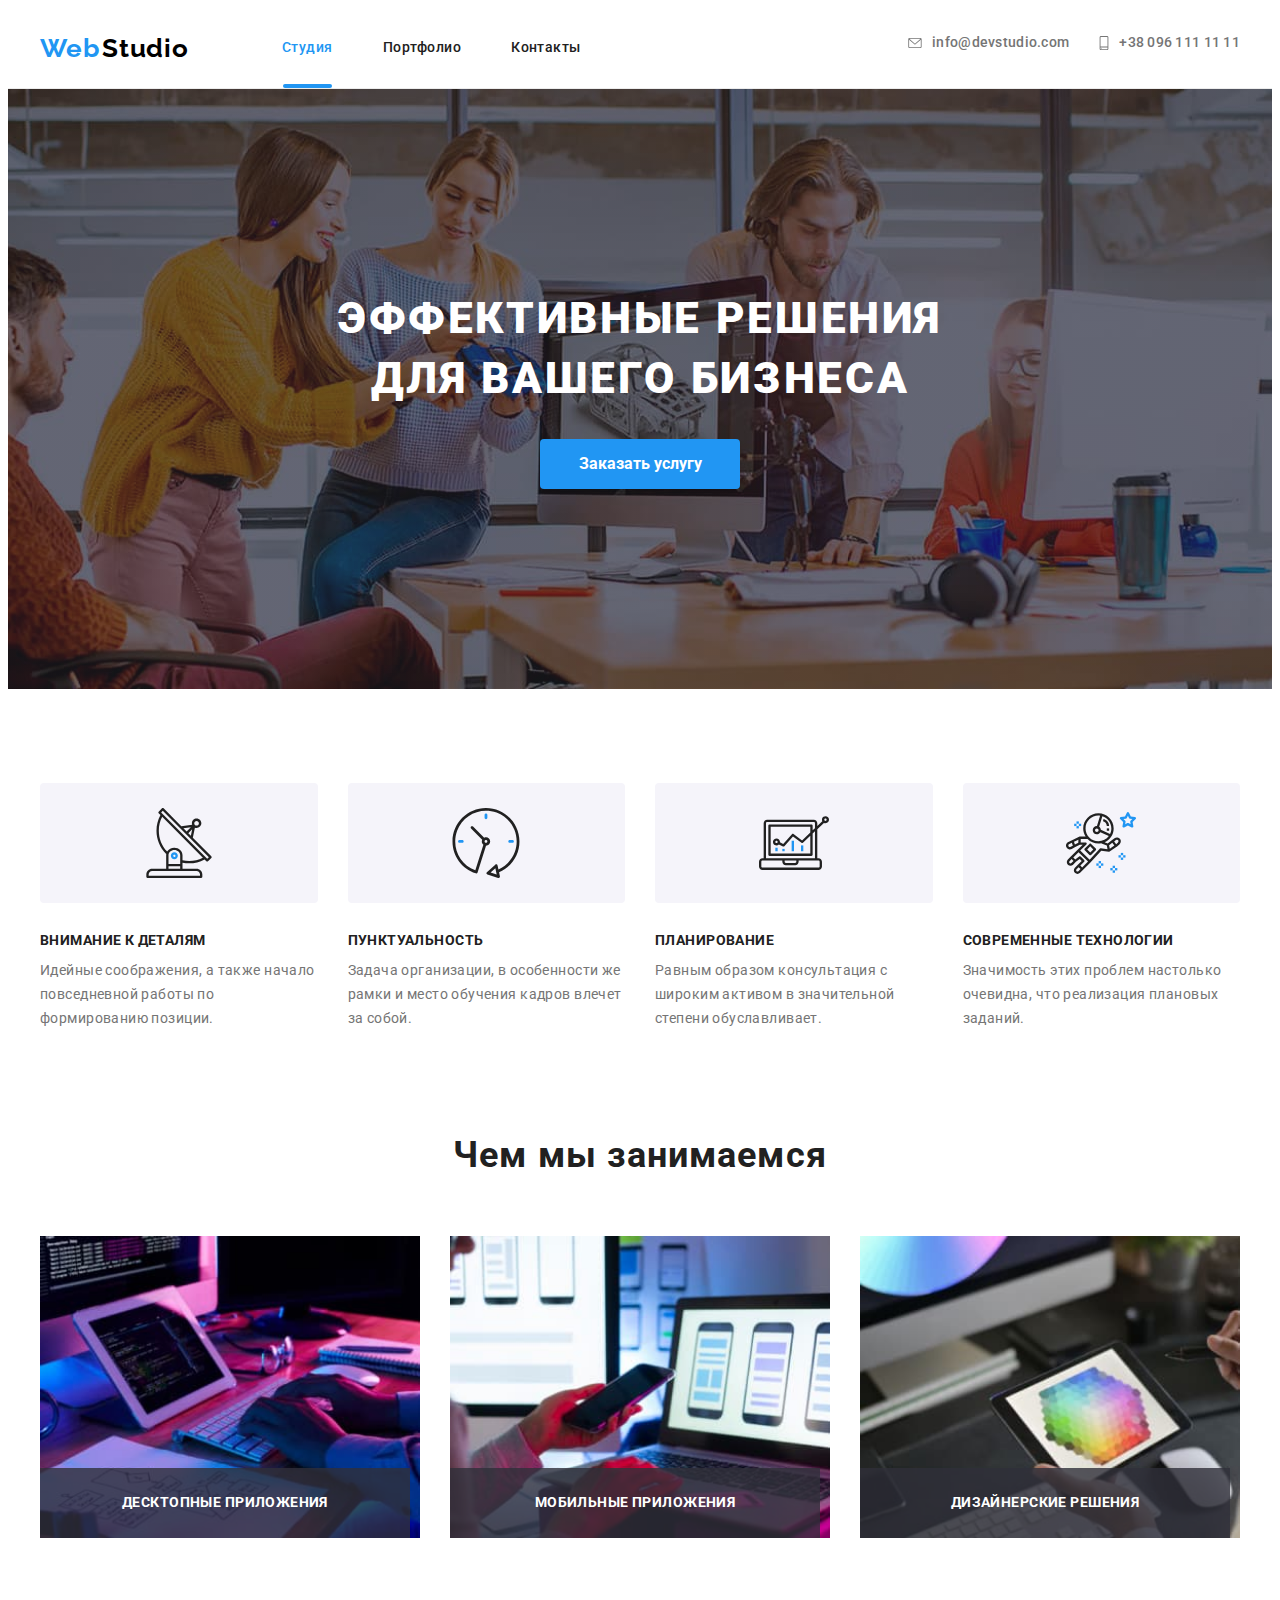
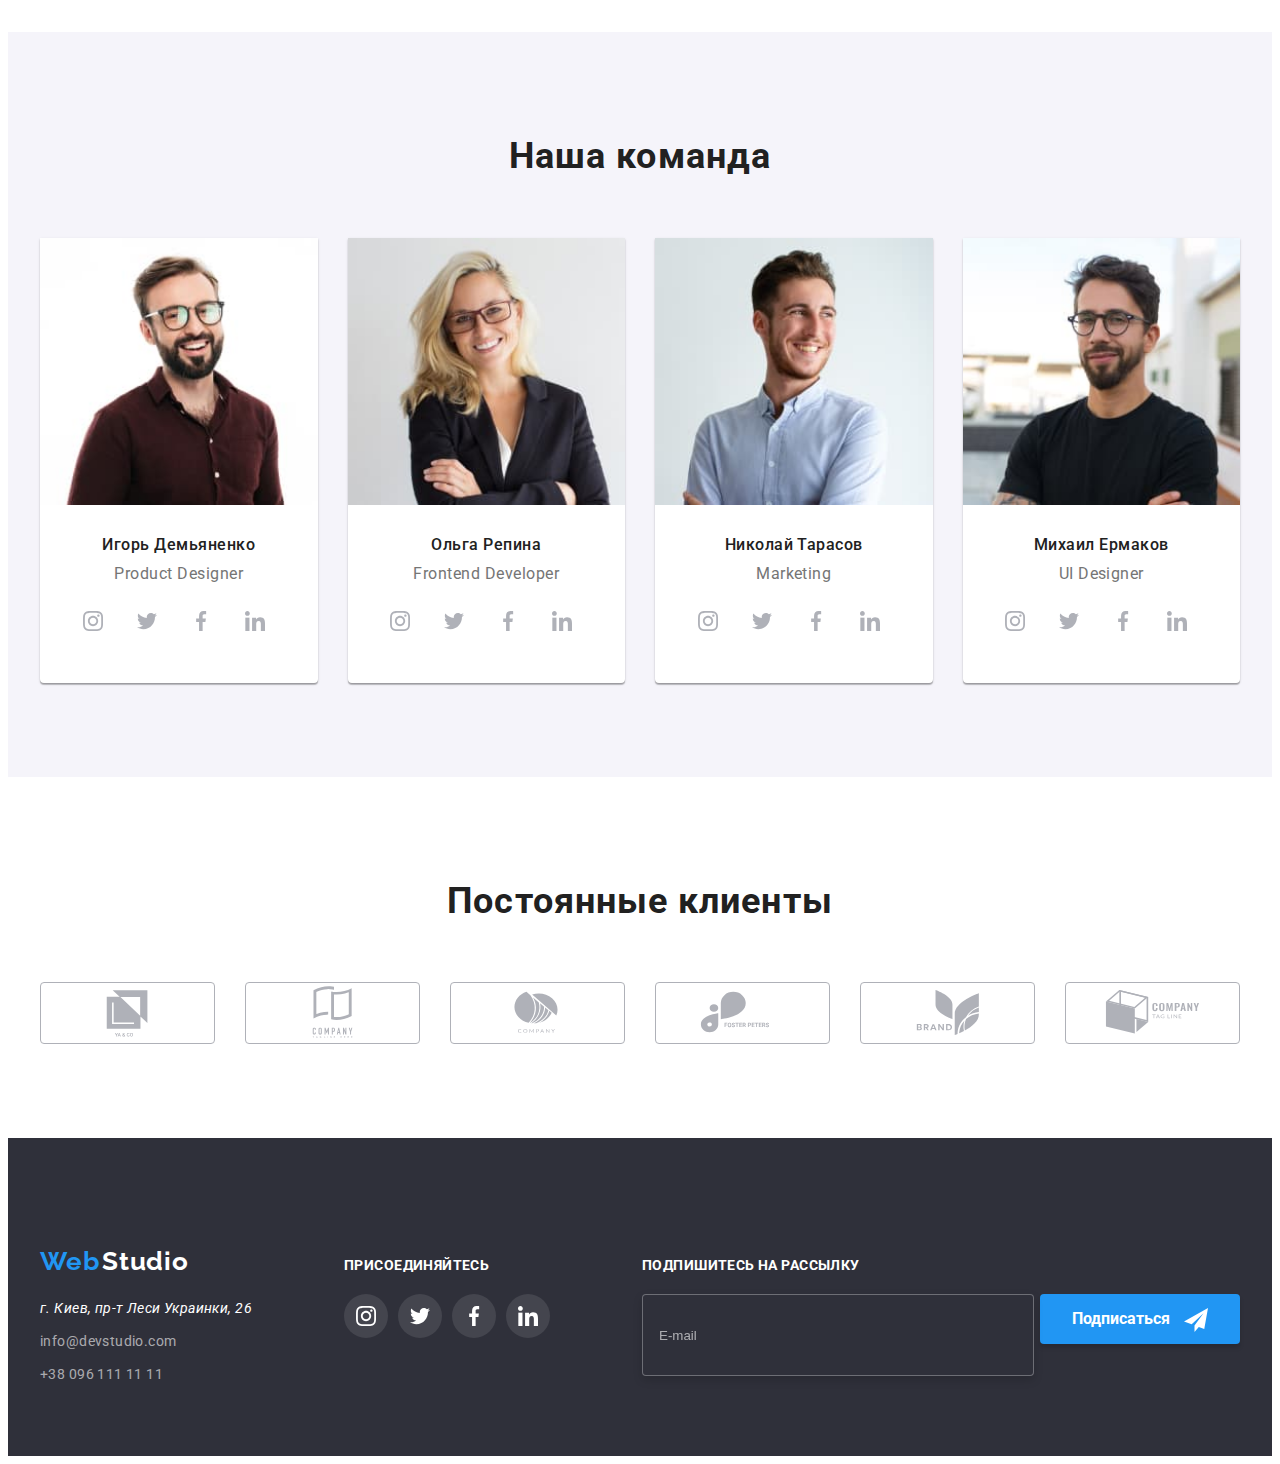
==== index.html @ 5659cb5a "создает адаптивную вёрстку Mobile First" ====
<!DOCTYPE html>
<html lang="ru">
  <head>
    <meta charset="UTF-8" />
    <meta http-equiv="X-UA-Compatible" content="IE=edge" />
    <meta name="viewport" content="width=device-width, initial-scale=1.0" />
    <title>Студия</title>
    <link
      rel="stylesheet"
      href="https://cdnjs.cloudflare.com/ajax/libs/modern-normalize/1.0.0/modern-normalize.min.css"
      integrity="sha512-ISS7cAi1PEhQ8jnbJpJZMd29NlhNj4AWYyLOSp2CE/CsHxTCu+r+t0D2yoJudVrd0/8fTVPUVDzY5Tvli75u/g=="
      crossorigin="anonymous"
    />
    <link rel="preconnect" href="https://fonts.gstatic.com" />

    <link
      rel="stylesheet"
      href="https://fonts.googleapis.com/css2?family=Raleway:wght@700&family=Roboto:wght@400;500;700;900&display=swap"
    />
    <link rel="stylesheet" href="./sass/main.css" />
    <!-- <link rel="stylesheet" href="./css/main.min.css" /> -->
  </head>

  <body>
    <!--Шапка профиля-->
     <header class="header">
        <div class="container main-container">
            <nav class="header__nav flex">
                <a href="" class="logo" lang="en">Web
                    <span class="logo-secondpart-header">Studio</span>
                </a>
                <ul class="site-nav list">
                    <li class="site-nav__item item-studio">
                        <a href="./index.html" class="site-nav__link link current">Студия</a>
                    </li>
                    <li class="site-nav__item">
                        <a href="./portfolio.html" class="site-nav__link link">Портфолио</a>
                    </li>
                    <li class="site-nav__item">
                        <a href="" class="site-nav__link link">Контакты</a>
                    </li>
                </ul>
            </nav>
            
            <button type="button" class="header__mobile-menu-btn" data-menu-button >
              <svg class="header__mobile-menu-icon">
                <use href="./images/icons.svg#icon-menu-40px"></use>
              </svg>
            </button>


            <ul class="contacts-nav list">
                <li class="contacts-nav__item">
                   <a href="mailto:info@devstudio.com" class="contacts-nav__link link">
                        <svg  class="contacts-nav__icon icon-email" >
                          <use href="./images/icons.svg#icon-envelope">
                          </use> 
                       </svg>info@devstudio.com
                   </a>
                </li>
                <li class="contacts-nav__item">
                    <a href="tel:+380961111111" class="contacts-nav__link link">
                        <svg class="contacts-nav__icon icon-tel">
                            <use href="./images/icons.svg#icon-smartphone">
                            </use>
                        </svg>+38 096 111 11 11
                    </a>
                </li>
            </ul>
        </div>

        <div class="mobile-menu" data-menu>
          <div class="container mobile-menu__container">

            <button type="button" class="mobile-menu__close-btn" data-menu-close>
              <svg class="mobile-menu__close-icon">
                <use href="./images/icons.svg#icon-close-40px"></use>
              </svg>
            </button>

            <ul class="mobile-menu__nav  list">
              <li class="mobile-menu__item">
                  <a href="" class="mobile-menu__link link current" >Студия</a>
              </li>
              <li class="mobile-menu__item">
                <a href="./portfolio.html" class="mobile-menu__link link">Портфолио</a>
              </li>
              <li class="mobile-menu__item">
                <a href="" class="mobile-menu__link link">Контакты</a>
              </li>
            </ul>

            <ul class="mobile-menu__contacts-list list">
              <li class="mmcontacts-list__item">
                <a href="tel:+380961111111" class="mmcontacts-list__link link">
                  +38 096 111 11 11
                </a>
              </li>
              <li class="mmcontacts-list__item">
                <a href="mailto:info@devstudio.com" class="mmcontacts-list__link link">
                info@devstudio.com
                </a>
              </li>
            </ul>

              <ul class="mobile-menu__social-list list">
                <li class="mmsocial-list__item">
                  <a href=" " class="mmsocial-list__link link">
                    Instagram
                  </a>
                </li>
                <li class="mmsocial-list__item">
                  <a href=" " class="mmsocial-list__link link">
                    Twitter
                  </a>
                </li>
                <li class="mmsocial-list__item">
                  <a href=" " class="mmsocial-list__link link">
                    Facebook
                  </a>
                </li>
                <li class="mmsocial-list__item">
                  <a href=" " class="mmsocial-list__link link">
                    LinkedIn
                  </a>
                </li>
                
              </ul>


          </div>
        </div>
    </header>

    <main> 

    <!--Секция Hero-->

    <section class="hero">
            
            <div class="container">
                <h1 class="hero__title">Эффективные решения </br>для вашего бизнеса</h1>
                <button type="button" class="modal-btn" data-modal-open>Заказать услугу</button>
            
            </div>
        </section>
       

    <!--Секция Features-->
    <section class="features">
      <div class="container">
        <h2 class="visually-hidden">Секция2</h2>
        <ul class="features__list list">
          <li class="features__item">
            <div class="features__bg">
              <svg class="features__icon" width="70" height="70">
                <use href="./images/icons.svg#icon-antenna"></use>
              </svg>
            </div>
            <h3 class="features__subtitle">Внимание к деталям</h3>
            <p class="features__text">
              Идейные соображения, а также начало повседневной работы по
              формированию позиции.
            </p>
          </li>
          <li class="features__item">
            <div class="features__bg">
              <svg class="features__icon" width="70" height="70">
                <use href="./images/icons.svg#icon-clock"></use>
              </svg>
            </div>
            <h3 class="features__subtitle">Пунктуальность</h3>
            <p class="features__text">
              Задача организации, в особенности же рамки и место обучения кадров
              влечет за собой.
            </p>
          </li>
          <li class="features__item">
            <div class="features__bg">
              <svg class="features__icon" width="70" height="70">
                <use href="./images/icons.svg#icon-diagram"></use>
              </svg>
            </div>
            <h3 class="features__subtitle">Планирование</h3>
            <p class="features__text">
              Равным образом консультация с широким активом в значительной
              степени обуславливает.
            </p>
          </li>
          <li class="features__item">
            <div class="features__bg">
              <svg class="features__icon" width="70" height="70">
                <use href="./images/icons.svg#icon-astronaut"></use>
              </svg>
            </div>
            <h3 class="features__subtitle">Современные технологии</h3>
            <p class="features__text">
              Значимость этих проблем настолько очевидна, что реализация
              плановых заданий.
            </p>
          </li>
        </ul>
      </div>
    </section>

    <!--Чем мы занимаемся WORK-->
    <section class="section work">
      <div class="container">
        <h2 class="section-title">Чем мы занимаемся</h2>
        <ul class="work__list list">
          <li class="work__item">
            <img
              src="./images/about/box1.jpg"
              alt="Пользователь пользуется компьютером"
              width="370"
            />
            <div class="work__img-subtitle">
              <p>Десктопные приложения</p>
            </div>
          </li>
          <li class="work__item">
            <img
              src="./images/about/box2.jpg"
              alt="Пользователь пользуется смартфоном"
              width="370"
            />
            <div class="work__img-subtitle">
              <p>Мобильные приложения</p>
            </div>
          </li>
          <li class="work__item">
            <img
              src="./images/about/box3.jpg"
              alt="Пользователь пользуется планшетом"
              width="370"
            />
            <div class="work__img-subtitle">
              <p>Дизайнерские решения</p>
            </div>
          </li>
        </ul>
      </div>
    </section>

    <!--Наша команда TEAM-->

    <section class="section team">
      <div class="container">
        <h2 class="section-title">Наша команда</h2>
        <ul class="team__list list">
          <li class="team__item">
            <!-- <img src="./images/team/img1.jpg" alt="Игорь Демьяненко" width="270" height="260"> -->
            <img
              srcset="
                ./images/team/pd-270.jpg 270w,
                ./images/team/pd-270.jpg 270w,
                ./images/team/pd-354.jpg 354w,
                ./images/team/pd-450.jpg 450w,
                ./images/team/pd-540.jpg 540w,
                ./images/team/pd-708.jpg 708w,
                ./images/team/pd-900.jpg 900w
              "
              sizes="(min-width: 1200px) 270px, (min-width: 768px) 354px, (min-width: 480px) 450px, 290px "
              src="./images/team/pd-270.jpg"
              alt="team-member"
            />

            <div class="team__sub-img">
              <h3 class="team__subtitle">Игорь Демьяненко</h3>
              <p class="team__text" lang="en">Product Designer</p>
              <ul class="social-list list">
                <li class="social-list__item">
                  <a href="" class="social-list__link link">
                    <svg class="social-list__icon">
                      <use href="./images/icons.svg#icon-instagram"></use>
                    </svg>
                  </a>
                </li>
                <li class="social-list__item">
                  <a href="" class="social-list__link link">
                    <svg class="social-list__icon">
                      <use href="./images/icons.svg#icon-twitter"></use>
                    </svg>
                  </a>
                </li>
                <li class="social-list__item">
                  <a href="" class="social-list__link link">
                    <svg class="social-list__icon">
                      <use href="./images/icons.svg#icon-facebook"></use>
                    </svg>
                  </a>
                </li>
                <li class="social-list__item">
                  <a href="" class="social-list__link link">
                    <svg class="social-list__icon">
                      <use href="./images/icons.svg#icon-linkedin"></use>
                    </svg>
                  </a>
                </li>
              </ul>
            </div>
          </li>
          <li class="team__item">
            <!-- <img src="./images/team/img2.jpg" alt="Ольга Репина" width="270" height="260"> -->
            <img
              srcset="
                ./images/team/fd-270.jpg 270w,
                ./images/team/fd-270.jpg 270w,
                ./images/team/fd-354.jpg 354w,
                ./images/team/fd-450.jpg 450w,
                ./images/team/fd-540.jpg 540w,
                ./images/team/fd-708.jpg 708w,
                ./images/team/fd-900.jpg 900w
              "
              sizes="(min-width: 1200px) 270px, (min-width: 768px) 354px, (min-width: 480px) 450px, 290px "
              src="./images/team/fd-270.jpg"
              alt="team-member"
            />

            <div class="team__sub-img">
              <h3 class="team__subtitle">Ольга Репина</h3>
              <p class="team__text" lang="en">Frontend Developer</p>
              <ul class="social-list list">
                <li class="social-list__item">
                  <a href="" class="social-list__link link">
                    <svg class="social-list__icon">
                      <use href="./images/icons.svg#icon-instagram"></use>
                    </svg>
                  </a>
                </li>
                <li class="social-list__item">
                  <a href="" class="social-list__link link">
                    <svg class="social-list__icon">
                      <use href="./images/icons.svg#icon-twitter"></use>
                    </svg>
                  </a>
                </li>
                <li class="social-list__item">
                  <a href="" class="social-list__link link">
                    <svg class="social-list__icon">
                      <use href="./images/icons.svg#icon-facebook"></use>
                    </svg>
                  </a>
                </li>
                <li class="social-list__item">
                  <a href="" class="social-list__link link">
                    <svg class="social-list__icon">
                      <use href="./images/icons.svg#icon-linkedin"></use>
                    </svg>
                  </a>
                </li>
              </ul>
            </div>
          </li>
          <li class="team__item">
            <!-- <img src="./images/team/img3.jpg" alt="Николай Тарасов" width="270" height="260"> -->
            <img
              srcset="
                ./images/team/m-270.jpg 270w,
                ./images/team/m-270.jpg  270w,
                ./images/team/m-354.jpg  354w,
                ./images/team/m-450.jpg  450w,
                ./images/team/m-540.jpg  540w,
                ./images/team/m-708.jpg  708w,
                ./images/team/m-900.jpg  900w
              "
              sizes="(min-width: 1200px) 270px, (min-width: 768px) 354px, (min-width: 480px) 450px, 290px "
              src="./images/team/m-270.jpg"
              alt="team-member"
            />
            <div class="team__sub-img">
              <h3 class="team__subtitle">Николай Тарасов</h3>
              <p class="team__text" lang="en">Marketing</p>
              <ul class="social-list list">
                <li class="social-list__item">
                  <a href="" class="social-list__link link">
                    <svg class="social-list__icon">
                      <use href="./images/icons.svg#icon-instagram"></use>
                    </svg>
                  </a>
                </li>
                <li class="social-list__item">
                  <a href="" class="social-list__link link">
                    <svg class="social-list__icon">
                      <use href="./images/icons.svg#icon-twitter"></use>
                    </svg>
                  </a>
                </li>
                <li class="social-list__item">
                  <a href="" class="social-list__link link">
                    <svg class="social-list__icon">
                      <use href="./images/icons.svg#icon-facebook"></use>
                    </svg>
                  </a>
                </li>
                <li class="social-list__item">
                  <a href="" class="social-list__link link">
                    <svg class="social-list__icon">
                      <use href="./images/icons.svg#icon-linkedin"></use>
                    </svg>
                  </a>
                </li>
              </ul>
            </div>
          </li>
          <li class="team__item">
            <!-- <img src="./images/team/img4.jpg" alt="Михаил Ермаков" width="270" height="260"> -->
            <img
              srcset="
                ./images/team/ud-270.jpg 270w,
                ./images/team/ud-270.jpg 270w,
                ./images/team/ud-354.jpg 354w,
                ./images/team/ud-450.jpg 450w,
                ./images/team/ud-540.jpg 540w,
                ./images/team/ud-708.jpg 708w,
                ./images/team/ud-900.jpg 900w
              "
              sizes="(min-width: 1200px) 270px, (min-width: 768px) 354px, (min-width: 480px) 450px, 290px "
              src="./images/team/ud-270.jpg"
              alt="team-member"
            />
            <div class="team__sub-img">
              <h3 class="team__subtitle">Михаил Ермаков</h3>
              <p class="team__text" lang="en">UI Designer</p>
              <ul class="social-list list">
                <li class="social-list__item">
                  <a href="" class="social-list__link link">
                    <svg class="social-list__icon">
                      <use href="./images/icons.svg#icon-instagram"></use>
                    </svg>
                  </a>
                </li>
                <li class="social-list__item">
                  <a href="" class="social-list__link link">
                    <svg class="social-list__icon">
                      <use href="./images/icons.svg#icon-twitter"></use>
                    </svg>
                  </a>
                </li>
                <li class="social-list__item">
                  <a href="" class="social-list__link link">
                    <svg class="social-list__icon">
                      <use href="./images/icons.svg#icon-facebook"></use>
                    </svg>
                  </a>
                </li>
                <li class="social-list__item">
                  <a href="" class="social-list__link link">
                    <svg class="social-list__icon">
                      <use href="./images/icons.svg#icon-linkedin"></use>
                    </svg>
                  </a>
                </li>
              </ul>
            </div>
          </li>
        </ul>
      </div>
    </section>

    <!-- Секция Постоянные клиенты -->
     <section class="clients">
        <div class="container">
            <h2 class="section-title">Постоянные клиенты</h2>
            <ul class="clients__list list">
                <li class="clients__item">
                    <a href="" class="clients__link link">
                        <svg class="clients__icon" width="106" height="60" >
                            <use href="./images/icons.svg#icon-logo"></use>
                        </svg>
                    </a>
                </li>
                <li class="clients__item">
                    <a href="" class="clients__link link">
                        <svg class="clients__icon" width="106" height="60">
                            <use href="./images/icons.svg#icon-logo1"></use>
                        </svg>
                    </a>
                </li>
                <li class="clients__item">
                    <a href="" class="clients__link link">
                        <svg class="clients__icon" width="106" height="60">
                            <use href="./images/icons.svg#icon-logo2"></use>
                        </svg>
                    </a>
                </li>
                <li class="clients__item">
                    <a href="" class="clients__link link">
                        <svg class="clients__icon" width="106" height="60">
                            <use href="./images/icons.svg#icon-logo3"></use>
                        </svg>
                    </a>
                </li>
                <li class="clients__item">
                    <a href="" class="clients__link link">
                        <svg class="clients__icon" width="106" height="60">
                            <use href="./images/icons.svg#icon-logo4"></use>
                        </svg>
                    </a>
                </li>
                <li class="clients__item">
                    <a href="" class="clients__link link">
                        <svg class="clients__icon" width="106" height="60">
                            <use href="./images/icons.svg#icon-logo5"></use>
                        </svg>
                    </a>
                </li>
            </ul>

        </div>

    </section> 

    </main>

    <!-- Футер -->

     <footer class="footer">
       
        <div class="container ">
            
            <div class="part-adress">
              <a href="" class="logo" lang="en">Web
                  <span class="logo-secondpart-footer">Studio</span>
                </a>
              <address class="footer__adress">
                г. Киев, пр-т Леси Украинки, 26
                <ul class="footer__list list">
                    <li class="footer__item item-margin-zero"><a href="mailto:info@devstudio.com"
                            class="footer__link">info@devstudio.com</a></li>
                    <li class="footer__item"><a href="tel:+380961111111" class="footer__link">+38 096 111 11 11</a></li>

                </ul>
              </address>
            </div>
            
            <div class="footer__part-social-list">
              <p class="footer__text">
                 присоединяйтесь
              </p>
              <ul class="footer__social-list list">
                <li class="footer__social-item">
                    <a href="" class="footer__social-link link">
                        <svg class="footer__social-icon">
                            <use href="./images/icons.svg#icon-instagram"></use>
                        </svg>
                    </a>
                </li>
                <li class="footer__social-item">
                    <a href="" class="footer__social-link link ">
                        <svg class="footer__social-icon">
                            <use href="./images/icons.svg#icon-twitter"></use>
                        </svg>
                    </a>
                </li>
                <li class="footer__social-item">
                    <a href="" class="footer__social-link link">
                        <svg class="footer__social-icon">
                            <use href="./images/icons.svg#icon-facebook"></use>
                        </svg>
                    </a>
                </li>
                <li class="footer__social-item">
                    <a href="" class="footer__social-link link">
                        <svg class="footer__social-icon">
                            <use href="./images/icons.svg#icon-linkedin"></use>
                        </svg>
                    </a>
                </li>
              </ul>
            </div>

            
              <div class="footer__subscribe"> 
                 <p class="footer__text">Подпишитесь на рассылку</p>
                 <form class="mailing-form">
                

                <input class="mail-input" type="email" name="mail"  placeholder="E-mail"/>
                <button class="modal-btn" type="submit">Подписаться
                    <svg class="icon-send">
                        <use href="./images/icons.svg#icon-icon-send"></use>
                    </svg>
                </button>
                </form>
             </div> 


        </div>
    </footer> 

    <!-- modal window -->
    <div class="backdrop is-hidden" data-modal>
        <div class="modal">
            <button type="button" class="modal-close-btn" data-modal-close> 
                 <svg class="modal-icon">
                    <use href="./images/icons.svg#icon-vector">
                    </use>
                </svg> 
            </button> 

            <form action="#" class="modal-form js-speaker-form" method="GET">
              <p>Оставьте свои данные, мы вам перезвоним</p>   
            
              
                 <label class="modal-label-field">
                     Имя
                   <span class="modal-form-input-wrapper">
                   <input class="modal-form-input" type="text" name="name" placeholder=" " required minlength="2" />
                     <svg class="modal-icon-name">
                       <use href="./images/icons.svg#icon-person-black"></use> 
                     </svg>
                     </span>
                </label>
            
            
                  
                <label class="modal-label-field">
                   Телефон
                <span class="modal-form-input-wrapper">
                <input class="modal-form-input" type="tel" 
                       name="tel" placeholder=" " 
                       required pattern="[0-9]{3}-[0-9]{3}-[0-9]{2}-[0-9]{2}" 
                       title="096-111-11-11"/>
                    <svg class="modal-icon-name">
                        <use href="./images/icons.svg#icon-phone-black"></use>
                    </svg>
                    </span>
                </label>
            

                 <label class="modal-label-field">
                      Почта
                    <span class="modal-form-input-wrapper">
                    <input class="modal-form-input" type="email" 
                    name="mail" placeholder=" " required/>
                    <svg class="modal-icon-name">
                        <use href="./images/icons.svg#icon-email-black"></use>
                    </svg>
                    </span>
                    </label>

            <label class="modal-label-field">
                Комментарий
            <textarea class="modal-form-textarea" name="comment" 
            cols="30" rows="10" placeholder="Введите текст"></textarea>
            </label>

            
            
            <label class="modal-label-field-policy" >
                <input class="modal-form-policy visually-hidden" type="checkbox" name="policy" required  />
                <svg class="icon-policy">
                    <use href="./images/icons.svg#icon-black-box"></use>
                </svg>
                <span>Соглашаюсь с рассылкой и принимаю </span>
                <a href="" class="modal-link-policy">Условия договора</a>
            </label>
            
        
            <button  type="submit" class="modal-btn">Отправить</button>
            </form>


        </div>
    </div>
    

  <script> 
    (() => {
            document.querySelector('.js-speaker-form').addEventListener('submit', e => {
                e.preventDefault();

                new FormData(e.currentTarget).forEach((value, name) =>
                    console.log(`${name}: ${value}`),
                );
            });
        })();
</script> 

<script src="./js/menu.js"></script>
<script src="./js/modal.js"></script> 

  </body>
</html>
---- sass/main.css ----
@charset "UTF-8";
:root {
  --primary-text-color: #212121;
  --secondary-text-color: #757575;
  --accent-color: #2196f3;
  --primary-white-color: #ffffff;
  --primary-bg-color: #e5e5e5;
  --secondary-bg-color: #2f303a;
  --grey-bg-color: #f5f4fa;
  --transition-duration: 250ms;
  --transition-timing-function: cubic-bezier(0.4, 0, 0.2, 1);
}

/* основной цвет текста #212121*/
/* вторичный цвет текста #757575*/
/* белый цвет #FFFFFF*/
/* цвет акцент синий #2196F3 */
/* цвет футера контакты rgba(255, 255, 255, 0.6); */
/* основной белый цвет #FFFFFF*/
/* основной цвет фона #E5E5E5*/
/* вторичный серый цвет фона #2F303A*/
/* секция команда цвет фона #F5F4FA*/
/* transition: color 250ms cubic-bezier(0.4, 0, 0.2, 1); */
.visually-hidden {
  position: absolute !important;
  clip: rect(1px 1px 1px 1px);
  clip: rect(1px, 1px, 1px, 1px);
  padding: 0 !important;
  border: 0 !important;
  height: 1px !important;
  width: 1px !important;
  overflow: hidden;
}

h1,
h2,
h3,
h4,
h5,
h6,
p,
ul,
li {
  margin: 0;
  padding: 0;
}

.list {
  list-style: none;
}

img {
  display: block;
  width: 100%;
}

.link {
  text-decoration: none;
}

body {
  background-color: var(--primary-white-color);
  color: var(--secondary-text-color);
  font-family: Roboto, sans-serif;
  font-size: 16px;
  line-height: 1.19;
  letter-spacing: 0.03em;
}

.section {
  padding-top: 60px;
  padding-bottom: 60px;
}

.section-title {
  margin-top: 0;
  margin-bottom: 30px;
  text-align: center;
  color: var(--primary-text-color);
  font-weight: 700;
  font-size: 28px;
  line-height: 1.18;
  letter-spacing: 0.03em;
}

@media screen and (min-width: 1200px) {
  .section {
    padding-top: 94px;
    padding-bottom: 94px;
  }
  .section-title {
    font-weight: 700;
    font-size: 36px;
    line-height: 1.71;
    letter-spacing: 0.03em;
    margin-top: 0;
    margin-bottom: 50px;
  }
}

.container {
  width: 100%;
  padding-left: 15px;
  padding-right: 15px;
  margin-right: auto;
  margin-left: auto;
}

@media screen and (min-width: 480px) {
  .container {
    width: 480px;
  }
}

@media screen and (min-width: 768px) {
  .container {
    width: 768px;
  }
}

@media screen and (min-width: 1200px) {
  .container {
    width: 1200px;
  }
}

.modal-btn {
  display: inline-block;
  -webkit-box-pack: center;
      -ms-flex-pack: center;
          justify-content: center;
  -webkit-box-align: center;
      -ms-flex-align: center;
          align-items: center;
  margin: 0 auto;
  padding: 10px 32px;
  border: transparent;
  border-radius: 4px;
  -webkit-box-shadow: 0px 4px 4px rgba(0, 0, 0, 0.15);
          box-shadow: 0px 4px 4px rgba(0, 0, 0, 0.15);
  min-width: 200px;
  text-align: center;
  color: var(--primary-white-color);
  background-color: var(--accent-color);
  font-family: inherit;
  font-weight: 700;
  font-size: 16px;
  line-height: 1.88;
  cursor: pointer;
}

.social-list {
  display: -webkit-box;
  display: -ms-flexbox;
  display: flex;
  margin-top: 16px;
  -webkit-box-pack: center;
      -ms-flex-pack: center;
          justify-content: center;
}

.social-list__icon {
  width: 20px;
  height: 20px;
  fill: #afb1b8;
  -webkit-transition: fill var(--transition-duration) var(--transition-timing-function);
  transition: fill var(--transition-duration) var(--transition-timing-function);
}

.social-list__link:hover .social-list__icon,
.social-list__link:focus .social-list__icon {
  fill: var(--primary-white-color);
}

.social-list__link {
  display: -webkit-box;
  display: -ms-flexbox;
  display: flex;
  margin-right: 10px;
  margin-bottom: 10px;
  width: 44px;
  height: 44px;
  border-radius: 50%;
  -webkit-box-align: center;
      -ms-flex-align: center;
          align-items: center;
  -webkit-box-pack: center;
      -ms-flex-pack: center;
          justify-content: center;
  -webkit-transition: background-color var(--transition-duration) var(--transition-timing-function);
  transition: background-color var(--transition-duration) var(--transition-timing-function);
}

.social-list__link:hover, .social-list__link:focus {
  background-color: var(--accent-color);
}

.backdrop {
  position: fixed;
  top: 0;
  left: 0;
  width: 100%;
  height: 100%;
  background-color: rgba(0, 0, 0, 0.2);
  z-index: 100;
  -webkit-transition: opacity var(--transition-duration) var(--transition-timing-function), visibility var(--transition-duration) var(--transition-timing-function);
  transition: opacity var(--transition-duration) var(--transition-timing-function), visibility var(--transition-duration) var(--transition-timing-function);
}

.is-hidden {
  opacity: 0;
  visibility: hidden;
  pointer-events: none;
}

.modal {
  position: absolute;
  top: 50%;
  left: 50%;
  -webkit-transform: translate(-50%, -50%);
          transform: translate(-50%, -50%);
  width: 450px;
  height: 609px;
  background-color: #fff;
  -webkit-box-shadow: 0px 1px 3px rgba(0, 0, 0, 0.12), 0px 1px 1px rgba(0, 0, 0, 0.14), 0px 2px 1px rgba(0, 0, 0, 0.2);
          box-shadow: 0px 1px 3px rgba(0, 0, 0, 0.12), 0px 1px 1px rgba(0, 0, 0, 0.14), 0px 2px 1px rgba(0, 0, 0, 0.2);
  border-radius: 4px;
  padding: 40px;
}

.modal-icon {
  width: 11px;
  height: 11px;
  fill: #000;
  -webkit-transition: color var(--transition-duration) var(--transition-timing-function);
  transition: color var(--transition-duration) var(--transition-timing-function);
}

.modal-close-btn:hover .modal-icon,
.modal-close-btn:focus .modal-icon {
  fill: var(--accent-color);
}

.modal-close-btn {
  position: absolute;
  top: 8px;
  right: 8px;
  width: 30px;
  height: 30px;
  border: transparent;
  border: 1px solid rgba(0, 0, 0, 0.1);
  cursor: pointer;
  border-radius: 50%;
  padding: 0;
}

@media screen and (min-width: 1200px) {
  .modal {
    width: 528px;
    height: 581px;
  }
}

.modal-form {
  display: -webkit-box;
  display: -ms-flexbox;
  display: flex;
  -webkit-box-orient: vertical;
  -webkit-box-direction: normal;
      -ms-flex-direction: column;
          flex-direction: column;
  color: var(--secondary-text-color);
  font-weight: 400;
  font-size: 12px;
  line-height: 1.17;
  letter-spacing: 0.01em;
}

.modal-form > p {
  font-weight: 700;
  font-size: 20px;
  line-height: 1.15;
  letter-spacing: 0.03em;
  text-align: center;
  color: var(--primary-text-color);
  margin-bottom: 12px;
}

.modal-form-input-wrapper {
  position: relative;
  display: block;
  margin-top: 4px;
  margin-bottom: 12px;
}

.modal-form-input {
  width: 100%;
  height: 40px;
  border: 1px solid rgba(33, 33, 33, 0.2);
  border-radius: 4px;
  padding-left: 42px;
}

.modal-form-input:focus {
  border-color: var(--accent-color);
  outline: none;
}

.modal-icon-name {
  position: absolute;
  top: 50%;
  left: 15px;
  -webkit-transform: translateY(-50%);
          transform: translateY(-50%);
  display: block;
  width: 18px;
  height: 18px;
}

.modal-form-input:focus + .modal-icon-name {
  fill: var(--accent-color);
}

.modal-form-textarea {
  width: 100%;
  height: 120px;
  border: 1px solid rgba(33, 33, 33, 0.2);
  border-radius: 4px;
  resize: none;
  padding: 12px 16px;
  margin-top: 4px;
}

.modal-form-textarea::-webkit-input-placeholder {
  color: rgba(117, 117, 117, 0.5);
}

.modal-form-textarea:-ms-input-placeholder {
  color: rgba(117, 117, 117, 0.5);
}

.modal-form-textarea::-ms-input-placeholder {
  color: rgba(117, 117, 117, 0.5);
}

.modal-form-textarea::placeholder {
  color: rgba(117, 117, 117, 0.5);
}

.modal-form-textarea:focus {
  border-color: var(--accent-color);
  outline: none;
}

.modal-label-field-policy {
  position: relative;
  display: inline-block;
  margin-top: 20px;
  margin-bottom: 30px;
}

.modal-label-field-policy a {
  color: var(--accent-color);
}

.modal-label-field-policy span {
  font-weight: 400;
  font-size: 14px;
  line-height: 1.71;
  letter-spacing: 0.03em;
  color: var(--second-text-color);
}

.modal-link-policy {
  font-weight: 400;
  font-size: 14px;
  line-height: 1.71;
  letter-spacing: 0.03em;
}

.icon-policy {
  display: inline-block;
  width: 16px;
  height: 15px;
  vertical-align: middle;
  cursor: pointer;
  margin-left: 14px;
  margin-right: 7px;
  background-image: url("../images/for-sprite/black-box.svg");
  -webkit-transition: color var(--transition-duration) var(--transition-timing-function);
  transition: color var(--transition-duration) var(--transition-timing-function);
  -webkit-transition: fill var(--transition-duration) var(--transition-timing-function);
  transition: fill var(--transition-duration) var(--transition-timing-function);
}

.modal-form-policy:focus + .icon-policy,
.modal-form-policy:hover + .icon-policy {
  border-radius: 2px;
  border-color: var(--accent-color);
  fill: var(--accent-color);
}

.modal-form-policy:checked + .icon-policy {
  background-image: url("../images/for-sprite/icon-check.svg");
  background-color: var(--accent-color);
  background-origin: border-box;
  border-radius: 2px;
  border-color: var(--accent-color);
  fill: var(--accent-color);
}

.filter {
  padding-top: 94px;
  padding-bottom: 94px;
}

.filter__btn {
  display: inline-block;
  border-radius: 4px;
  padding: 6px 22px;
  color: var(--primary-text-color);
  background-color: #f5f4fa;
  font-family: Roboto;
  font-weight: 500;
  font-size: 16px;
  line-height: 1.62;
  letter-spacing: 0.03em;
  border: transparent;
  font-family: inherit;
  cursor: pointer;
  -webkit-transition: background-color var(--transition-duration) var(--transition-timing-function), color var(--transition-duration) var(--transition-timing-function), -webkit-box-shadow var(--transition-duration) var(--transition-timing-function);
  transition: background-color var(--transition-duration) var(--transition-timing-function), color var(--transition-duration) var(--transition-timing-function), -webkit-box-shadow var(--transition-duration) var(--transition-timing-function);
  transition: background-color var(--transition-duration) var(--transition-timing-function), color var(--transition-duration) var(--transition-timing-function), box-shadow var(--transition-duration) var(--transition-timing-function);
  transition: background-color var(--transition-duration) var(--transition-timing-function), color var(--transition-duration) var(--transition-timing-function), box-shadow var(--transition-duration) var(--transition-timing-function), -webkit-box-shadow var(--transition-duration) var(--transition-timing-function);
}

.filter__btn:hover, .filter__btn:focus {
  color: var(--primary-white-color);
  background-color: var(--accent-color);
  background: #2196f3;
  -webkit-box-shadow: 0px 3px 1px rgba(0, 0, 0, 0.1), 0px 1px 2px rgba(0, 0, 0, 0.08), 0px 2px 2px rgba(0, 0, 0, 0.12);
          box-shadow: 0px 3px 1px rgba(0, 0, 0, 0.1), 0px 1px 2px rgba(0, 0, 0, 0.08), 0px 2px 2px rgba(0, 0, 0, 0.12);
  border-radius: 4px;
}

.filter__list {
  display: -webkit-box;
  display: -ms-flexbox;
  display: flex;
  -webkit-box-pack: center;
      -ms-flex-pack: center;
          justify-content: center;
  margin-top: -8px;
  margin-left: -8px;
  margin-bottom: 50px;
}

.filter__item {
  text-align: center;
  margin-top: 8px;
  margin-left: 8px;
}

@media screen and (max-width: 767px) {
  .mobile-menu {
    position: fixed;
    top: 0;
    left: 0;
    width: 100vw;
    height: 100vh;
    background-color: #fff;
    overflow: auto;
    opacity: 0;
    visibility: hidden;
    pointer-events: none;
  }
  .mobile-menu__container {
    display: -webkit-box;
    display: -ms-flexbox;
    display: flex;
    -ms-flex-wrap: wrap;
        flex-wrap: wrap;
    position: relative;
    padding-left: 25px;
    padding-top: 48px;
    padding-bottom: 48px;
  }
  .mobile-menu__close-btn {
    position: absolute;
    top: 15px;
    right: 10px;
    width: 40px;
    height: 40px;
    background-color: transparent;
    border: none;
    cursor: pointer;
    padding: 0;
    fill: #000;
  }
  .mobile-menu__close-icon {
    width: 25px;
    height: 25px;
    -webkit-transition: color var(--transition-duration) var(--transition-timing-function);
    transition: color var(--transition-duration) var(--transition-timing-function);
  }
  .mobile-menu__close-btn:hover .mobile-menu__close-icon,
  .mobile-menu__close-btn:focus .mobile-menu__close-icon {
    fill: var(--accent-color);
  }
  .mobile-menu.is-open {
    opacity: 1;
    visibility: visible;
    pointer-events: auto;
  }
  .mobile-menu__link {
    font-weight: 500;
    font-size: 40px;
    line-height: 1.18;
    letter-spacing: 0.02em;
    color: var(--primary-text-color);
    -webkit-transition: color var(--transition-duration) var(--transition-timing-function);
    transition: color var(--transition-duration) var(--transition-timing-function);
  }
  .mobile-menu__link:hover, .mobile-menu__link:focus {
    color: var(--accent-color);
  }
  .mobile-menu__link.current {
    color: var(--accent-color);
  }
  .mobile-menu__item {
    margin-bottom: 32px;
  }
  .mobile-menu__item:last-child {
    margin-bottom: 302px;
  }
  .mmcontacts-list__link {
    font-weight: 500;
    font-size: 24px;
    line-height: 1.17;
    letter-spacing: 0.02em;
    color: var(--secondary-text-color);
    -webkit-transition: color var(--transition-duration) var(--transition-timing-function);
    transition: color var(--transition-duration) var(--transition-timing-function);
  }
  .mmcontacts-list__link:hover, .mmcontacts-list__link:focus {
    font-weight: 500;
    font-size: 34px;
    line-height: 1.18;
    letter-spacing: 0.02em;
    color: var(--accent-color);
  }
  .mmcontacts-list__item {
    margin-bottom: 32px;
  }
  .mmcontacts-list__item:last-child {
    margin-bottom: 64px;
  }
  .mobile-menu__social-list {
    display: -webkit-inline-box;
    display: -ms-inline-flexbox;
    display: inline-flex;
  }
  .mmsocial-list__item {
    padding-right: 10px;
  }
  .mmsocial-list__item:not(:first-child) {
    padding-left: 10px;
  }
  .mmsocial-list__item:not(:last-child) {
    border-right: 1px solid rgba(33, 33, 33, 0.2);
  }
  .mmsocial-list__link {
    color: var(--accent-color);
    font-weight: 500;
    font-size: 18px;
    line-height: 1.22;
    letter-spacing: 0.02em;
  }
}

.header {
  border-bottom: 1px solid #ececec;
}

.header .container {
  display: -webkit-box;
  display: -ms-flexbox;
  display: flex;
  -webkit-box-pack: justify;
      -ms-flex-pack: justify;
          justify-content: space-between;
  -webkit-box-align: center;
      -ms-flex-align: center;
          align-items: center;
}

@media screen and (max-width: 767px) {
  .main-container {
    height: 60px;
    padding-left: 15px;
    padding-top: 16px;
    padding-bottom: 16px;
  }
  .site-nav {
    display: none;
  }
  .contacts-nav {
    display: none;
  }
  .header__mobile-menu-btn {
    line-height: 0;
    background-color: transparent;
    border: none;
    padding: 0;
  }
  .header__mobile-menu-icon {
    width: 40px;
    height: 40px;
    fill: #000;
    -webkit-transition: fill var(--transition-duration) var(--transition-timing-function);
    transition: fill var(--transition-duration) var(--transition-timing-function);
    cursor: pointer;
  }
  .header__mobile-menu-icon:hover, .header__mobile-menu-icon:focus {
    fill: var(--accent-color);
  }
}

@media screen and (min-width: 768px) {
  .header__nav {
    display: -webkit-box;
    display: -ms-flexbox;
    display: flex;
    -ms-flex-wrap: wrap;
        flex-wrap: wrap;
    -webkit-box-align: center;
        -ms-flex-align: center;
            align-items: center;
    -webkit-box-pack: center;
        -ms-flex-pack: center;
            justify-content: center;
  }
  .main-container {
    height: 80px;
  }
  .header .mobile-menu {
    display: none;
  }
  .header__mobile-menu-btn {
    display: none;
  }
  .site-nav {
    display: -webkit-box;
    display: -ms-flexbox;
    display: flex;
    -webkit-box-align: center;
        -ms-flex-align: center;
            align-items: center;
    margin-left: 93px;
  }
  .site-nav .site-nav__item:not(:last-child) {
    margin-right: 50px;
  }
  .site-nav > .item-studio::after {
    display: block;
    content: "";
    margin: 0 auto;
    background-color: var(--accent-color);
    width: 49px;
    height: 4px;
    margin-top: -4px;
    border-radius: 2px;
  }
  .site-nav > .item-portfolio::after {
    display: block;
    content: "";
    margin: 0 auto;
    background-color: var(--accent-color);
    width: 78px;
    height: 4px;
    margin-top: -4px;
    border-radius: 2px;
  }
  .site-nav__link {
    display: block;
    padding-top: 32px;
    padding-bottom: 32px;
    font-weight: 500;
    font-size: 14px;
    line-height: 1.14;
    color: var(--primary-text-color);
    text-decoration: none;
    -webkit-transition: color var(--transition-duration) var(--transition-timing-function);
    transition: color var(--transition-duration) var(--transition-timing-function);
  }
  .site-nav__link:hover, .site-nav__link:focus {
    color: var(--accent-color);
  }
  .site-nav__link.current {
    color: var(--accent-color);
  }
  .contacts-nav {
    display: block;
    margin-left: auto;
  }
  .contacts-nav__link {
    display: -webkit-box;
    display: -ms-flexbox;
    display: flex;
    -webkit-box-align: center;
        -ms-flex-align: center;
            align-items: center;
    color: var(--secondary-text-color);
    text-decoration: none;
    font-weight: 500;
    font-size: 12px;
    line-height: 1.67;
    letter-spacing: 0.02em;
    -webkit-transition: color var(--transition-duration) var(--transition-timing-function);
    transition: color var(--transition-duration) var(--transition-timing-function);
  }
  .contacts-nav__link:hover, .contacts-nav__link:focus {
    color: var(--accent-color);
  }
  .contacts-nav__item {
    margin-bottom: 10px;
  }
  .contacts-nav__icon {
    display: inline-block;
    width: 10px;
    height: 10px;
    margin-right: 10px;
    fill: currentColor;
  }
  .header .icon-email {
    width: 14px;
    height: 10px;
  }
  .header .icon-tel {
    width: 10px;
    height: 14px;
  }
}

@media screen and (min-width: 1200px) {
  .contacts-nav__link {
    font-weight: 500;
    font-size: 14px;
    line-height: 1.14;
    letter-spacing: 0.02em;
  }
  .contacts-nav {
    display: -webkit-box;
    display: -ms-flexbox;
    display: flex;
    -webkit-box-align: center;
        -ms-flex-align: center;
            align-items: center;
    -webkit-box-pack: center;
        -ms-flex-pack: center;
            justify-content: center;
    margin-left: auto;
  }
  .contacts-nav .contacts-nav__item + .contacts-nav__item {
    margin-left: 30px;
  }
  .contacts-nav__icon {
    display: inline-block;
    width: 10px;
    height: 10px;
    margin-right: 10px;
    fill: currentColor;
  }
  .icon-email {
    width: 16px;
    height: 12px;
  }
  .icon-tel {
    width: 10px;
    height: 16px;
  }
}

.logo {
  color: var(--accent-color);
  font-family: Raleway, sans-serif;
  font-weight: 700;
  font-size: 24px;
  line-height: 1.17;
  letter-spacing: 0.03em;
  text-decoration: none;
}

.logo-secondpart-header {
  color: #000000;
  margin-left: -4px;
}

@media screen and (min-width: 768px) {
  .logo {
    font-weight: 700;
    font-size: 24px;
    line-height: 1.17;
    letter-spacing: 0.03em;
  }
}

@media screen and (min-width: 1200px) {
  .logo {
    font-weight: 700;
    font-size: 26px;
    line-height: 1.19;
    letter-spacing: 0.03em;
  }
}

.hero {
  background-position: center;
  margin: 0 auto;
  max-width: 1600px;
  max-height: 600px;
  padding-top: 200px;
  padding-bottom: 200px;
  background-color: var(--secondary-bg-color);
  text-align: center;
  background-image: -webkit-gradient(linear, left top, right top, from(rgba(47, 48, 58, 0.4)), to(rgba(47, 48, 58, 0.4))), url("../images/hero/hero-mob@1x.jpg");
  background-image: linear-gradient(to right, rgba(47, 48, 58, 0.4), rgba(47, 48, 58, 0.4)), url("../images/hero/hero-mob@1x.jpg");
  background-size: cover;
}

.hero__title {
  margin: 0 auto 30px;
  color: var(--primary-white-color);
  text-align: center;
  font-weight: 900;
  font-size: 26px;
  line-height: 1.36;
  letter-spacing: 0.06em;
  text-transform: uppercase;
}

@media (min-device-pixel-ratio: 2) and (max-width: 767px), (-webkit-min-device-pixel-ratio: 2) and (max-width: 767px), (min-resolution: 192dpi) and (max-width: 767px), (min-resolution: 2dppx) and (max-width: 767px) {
  .hero {
    background-image: -webkit-gradient(linear, left top, right top, from(rgba(47, 48, 58, 0.4)), to(rgba(47, 48, 58, 0.4))), url("../images/hero/hero-mob@2x.jpg");
    background-image: linear-gradient(to right, rgba(47, 48, 58, 0.4), rgba(47, 48, 58, 0.4)), url("../images/hero/hero-mob@2x.jpg");
  }
}

@media screen and (min-width: 768px) {
  .hero {
    background-image: -webkit-gradient(linear, left top, right top, from(rgba(47, 48, 58, 0.4)), to(rgba(47, 48, 58, 0.4))), url("../images/hero/hero-tab@1x.jpg");
    background-image: linear-gradient(to right, rgba(47, 48, 58, 0.4), rgba(47, 48, 58, 0.4)), url("../images/hero/hero-tab@1x.jpg");
  }
}

@media (min-device-pixel-ratio: 2) and (min-width: 768px), (-webkit-min-device-pixel-ratio: 2) and (min-width: 768px), (min-resolution: 192dpi) and (min-width: 768px), (min-resolution: 2dppx) and (min-width: 768px) {
  .hero {
    background-image: -webkit-gradient(linear, left top, right top, from(rgba(47, 48, 58, 0.4)), to(rgba(47, 48, 58, 0.4))), url("../images/hero/hero-tab@2x.jpg");
    background-image: linear-gradient(to right, rgba(47, 48, 58, 0.4), rgba(47, 48, 58, 0.4)), url("../images/hero/hero-tab@2x.jpg");
  }
}

@media screen and (min-width: 1200px) {
  .hero__title {
    font-weight: 900;
    font-size: 44px;
    line-height: 1.36;
    letter-spacing: 0.06em;
  }
  .hero {
    background-image: -webkit-gradient(linear, left top, right top, from(rgba(47, 48, 58, 0.4)), to(rgba(47, 48, 58, 0.4))), url("../images/hero/hero-desk@1x.jpg");
    background-image: linear-gradient(to right, rgba(47, 48, 58, 0.4), rgba(47, 48, 58, 0.4)), url("../images/hero/hero-desk@1x.jpg");
  }
}

@media (min-device-pixel-ratio: 2) and (min-width: 1200px), (-webkit-min-device-pixel-ratio: 2) and (min-width: 1200px), (min-resolution: 192dpi) and (min-width: 1200px), (min-resolution: 2dppx) and (min-width: 1200px) {
  .hero {
    background-image: -webkit-gradient(linear, left top, right top, from(rgba(47, 48, 58, 0.4)), to(rgba(47, 48, 58, 0.4))), url("../images/hero/hero-desk@2x.jpg");
    background-image: linear-gradient(to right, rgba(47, 48, 58, 0.4), rgba(47, 48, 58, 0.4)), url("../images/hero/hero-desk@2x.jpg");
  }
}

.features {
  padding-top: 60px;
  padding-bottom: 60px;
}

.features__list {
  margin-top: 0;
}

.features__item:not(:last-child) {
  margin-bottom: 30px;
}

.features__text {
  margin-top: 0;
  margin-bottom: 0;
  color: var(--secondary-text-color);
  text-transform: none;
  font-weight: 400;
  font-size: 14px;
  line-height: 1.71;
  letter-spacing: 0.03em;
}

.features__bg {
  display: -webkit-box;
  display: -ms-flexbox;
  display: flex;
  -webkit-box-align: center;
      -ms-flex-align: center;
          align-items: center;
  -webkit-box-pack: center;
      -ms-flex-pack: center;
          justify-content: center;
  min-height: 120px;
  background-color: #f5f4fa;
  border-radius: 4px;
  margin-bottom: 30px;
}

.features__subtitle {
  text-align: center;
  margin-bottom: 10px;
  color: var(--primary-text-color);
  text-transform: uppercase;
  font-weight: 700;
  font-size: 14px;
  line-height: 1.14;
  letter-spacing: 0.03em;
}

@media screen and (min-width: 768px) {
  .features__list {
    display: -webkit-box;
    display: -ms-flexbox;
    display: flex;
    -ms-flex-wrap: wrap;
        flex-wrap: wrap;
    padding-bottom: 0;
    margin-top: -30px;
    margin-left: -30px;
  }
  .features__item {
    -ms-flex-preferred-size: calc((100% - 60px) / 2);
        flex-basis: calc((100% - 60px) / 2);
    margin-top: 30px;
    margin-left: 30px;
  }
  .features__subtitle {
    text-align: left;
  }
}

@media screen and (min-width: 1200px) {
  .features {
    padding-top: 94px;
    padding-bottom: 94px;
  }
  .features__list {
    -ms-flex-wrap: nowrap;
        flex-wrap: nowrap;
  }
  .features__subtitle {
    text-align: left;
  }
  .features__item:not(:last-child) {
    margin-bottom: 0px;
  }
}

.team {
  margin-top: 0;
  margin-bottom: 0;
  background-color: var(--grey-bg-color);
  width: 100%;
}

.team__list {
  margin-top: 0;
}

.team__item {
  text-align: center;
  background: #ffffff;
  margin-bottom: 30px;
  -webkit-box-shadow: 0px 1px 3px rgba(0, 0, 0, 0.12), 0px 1px 1px rgba(0, 0, 0, 0.14), 0px 2px 1px rgba(0, 0, 0, 0.2);
          box-shadow: 0px 1px 3px rgba(0, 0, 0, 0.12), 0px 1px 1px rgba(0, 0, 0, 0.14), 0px 2px 1px rgba(0, 0, 0, 0.2);
  border-radius: 0px 0px 4px 4px;
}

.team__sub-img {
  padding-top: 30px;
  padding-bottom: 24px;
}

.team__subtitle {
  margin-top: 0;
  margin-bottom: 10px;
  color: var(--primary-text-color);
  font-weight: 500;
  font-size: 16px;
  line-height: 1.19;
  letter-spacing: 0.03em;
}

@media screen and (min-width: 768px) {
  .team__list {
    display: -webkit-box;
    display: -ms-flexbox;
    display: flex;
    -ms-flex-wrap: wrap;
        flex-wrap: wrap;
    margin-top: -30px;
    margin-left: -30px;
  }
  .team__item {
    width: calc((100% - 60px) / 2);
    margin-top: 30px;
    margin-left: 30px;
    margin-bottom: 0;
  }
  .team__item:last-child {
    margin-right: 0px;
  }
}

@media screen and (min-width: 1200px) {
  .team__sub-img {
    padding-bottom: 30px;
  }
  .team__list {
    -ms-flex-wrap: nowrap;
        flex-wrap: nowrap;
  }
}

.work {
  padding-top: 0px;
}

.work__list {
  display: -webkit-box;
  display: -ms-flexbox;
  display: flex;
}

.work__item {
  position: relative;
  -ms-flex-preferred-size: calc(100% / 3);
      flex-basis: calc(100% / 3);
  margin-right: 30px;
}

.work__item:last-child {
  margin-right: 0px;
  color: var(--primary-text-color);
}

.work__img-subtitle {
  position: absolute;
  left: 0;
  bottom: 0;
  display: -webkit-box;
  display: -ms-flexbox;
  display: flex;
  width: 370px;
  height: 70px;
  background-color: rgba(47, 48, 58, 0.8);
  -webkit-box-align: center;
      -ms-flex-align: center;
          align-items: center;
  -webkit-box-pack: center;
      -ms-flex-pack: center;
          justify-content: center;
}

.work__img-subtitle > p {
  text-transform: uppercase;
  text-align: center;
  font-weight: 700;
  font-size: 14px;
  line-height: 1.14;
  letter-spacing: 0.03em;
  color: #ffffff;
}

@media screen and (max-width: 1200px) {
  .work {
    display: none;
  }
}

.clients {
  padding-top: 60px;
  padding-bottom: 60px;
}

.clients__list {
  display: -webkit-box;
  display: -ms-flexbox;
  display: flex;
  -ms-flex-wrap: wrap;
      flex-wrap: wrap;
  margin-top: -30px;
  margin-left: -30px;
}

.clients__item {
  width: calc((100% - 60px) / 2);
  margin-top: 30px;
  margin-left: 30px;
}

.clients__link {
  display: -webkit-box;
  display: -ms-flexbox;
  display: flex;
  -webkit-box-align: center;
      -ms-flex-align: center;
          align-items: center;
  -webkit-box-pack: center;
      -ms-flex-pack: center;
          justify-content: center;
  max-height: 92px;
  border: 1px solid #afb1b8;
  border-radius: 4px;
  -webkit-transition: border var(--transition-duration) var(--transition-timing-function);
  transition: border var(--transition-duration) var(--transition-timing-function);
}

.clients__link:hover, .clients__link:focus {
  border: 1px solid var(--accent-color);
}

.clients__icon {
  fill: #afb1b8;
  -webkit-transition: fill var(--transition-duration) var(--transition-timing-function);
  transition: fill var(--transition-duration) var(--transition-timing-function);
}

.clients__link:hover .clients__icon,
.clients__link:focus .clients__icon {
  fill: var(--accent-color);
}

@media screen and (min-width: 768px) {
  .clients__item {
    width: calc((100% - 90px) / 3);
  }
}

@media screen and (min-width: 1200px) {
  .clients {
    padding-top: 94px;
    padding-bottom: 94px;
  }
  .clients__list {
    -ms-flex-wrap: nowrap;
        flex-wrap: nowrap;
  }
}

.footer {
  background-color: var(--secondary-bg-color);
  color: var(--primary-white-color);
}

.footer .container {
  padding-top: 60px;
  padding-bottom: 60px;
  text-align: center;
}

.footer .logo {
  display: block;
  margin-bottom: 20px;
}

.logo-secondpart-footer {
  color: var(--primary-white-color);
  margin-left: -4px;
}

.footer__text {
  margin-top: 60px;
  margin-bottom: 20px;
  text-transform: uppercase;
  font-weight: 700;
  font-size: 14px;
  line-height: 1.14;
  letter-spacing: 0.03em;
  color: var(--primary-white-color);
}

.footer__adress {
  color: var(--primary-white-color);
  font-weight: 400;
  font-size: 14px;
  line-height: 1.71;
  letter-spacing: 0.03em;
}

.footer__link {
  color: rgba(255, 255, 255, 0.6);
  text-decoration: none;
  font-style: normal;
}

.footer__list {
  margin-top: 9px;
}

.footer__list > .item-margin-zero {
  margin: 0;
}

.footer__list > .footer__item {
  display: block;
  margin-top: 9px;
}

.footer__social-list {
  display: -webkit-box;
  display: -ms-flexbox;
  display: flex;
  -webkit-box-align: center;
      -ms-flex-align: center;
          align-items: center;
  -webkit-box-pack: center;
      -ms-flex-pack: center;
          justify-content: center;
}

.footer__social-link {
  display: -webkit-box;
  display: -ms-flexbox;
  display: flex;
  -webkit-box-align: center;
      -ms-flex-align: center;
          align-items: center;
  -webkit-box-pack: center;
      -ms-flex-pack: center;
          justify-content: center;
  width: 44px;
  height: 44px;
  border-radius: 50%;
  background: rgba(255, 255, 255, 0.1);
  -webkit-transition: background-color var(--transition-duration) var(--transition-timing-function);
  transition: background-color var(--transition-duration) var(--transition-timing-function);
}

.footer__social-link:hover, .footer__social-link:focus {
  background-color: var(--accent-color);
}

.footer__social-item:not(:last-child) {
  margin-right: 10px;
}

.footer__social-icon {
  width: 20px;
  height: 20px;
  fill: #ffffff;
}

.icon-send {
  vertical-align: middle;
  margin-left: 10px;
  width: 24px;
  height: 24px;
}

.mail-input {
  width: 100%;
  height: 50px;
  border: 1px solid rgba(255, 255, 255, 0.3);
  color: var(--primary-white-color);
  background-color: var(--secondary-bg-color);
  -webkit-filter: drop-shadow(0px 4px 4px rgba(0, 0, 0, 0.15));
          filter: drop-shadow(0px 4px 4px rgba(0, 0, 0, 0.15));
  border-radius: 4px;
  padding-top: 15px;
  padding-bottom: 15px;
  padding-right: 16px;
  padding-left: 16px;
  margin-bottom: 20px;
  margin-right: 6px;
  -webkit-transition: border-color var(--transition-duration) var(--transition-timing-function);
  transition: border-color var(--transition-duration) var(--transition-timing-function);
}

.mail-input:focus {
  border-color: var(--accent-color);
  outline: none;
}

.mail-input::-webkit-input-placeholder {
  color: rgba(255, 255, 255, 0.6);
}

.mail-input:-ms-input-placeholder {
  color: rgba(255, 255, 255, 0.6);
}

.mail-input::-ms-input-placeholder {
  color: rgba(255, 255, 255, 0.6);
}

.mail-input::placeholder {
  color: rgba(255, 255, 255, 0.6);
}

@media screen and (min-width: 768px) {
  .footer .container {
    display: -webkit-box;
    display: -ms-flexbox;
    display: flex;
    -ms-flex-wrap: wrap;
        flex-wrap: wrap;
    -webkit-box-align: baseline;
        -ms-flex-align: baseline;
            align-items: baseline;
    -ms-flex-pack: distribute;
        justify-content: space-around;
  }
}

@media screen and (min-width: 1200px) {
  .footer .part-adress {
    -webkit-box-align: start;
        -ms-flex-align: start;
            align-items: flex-start;
  }
  .footer .container {
    text-align: start;
    -webkit-box-pack: justify;
        -ms-flex-pack: justify;
            justify-content: space-between;
  }
  .mailing-form {
    display: -webkit-inline-box;
    display: -ms-inline-flexbox;
    display: inline-flex;
    width: 100%;
  }
  .footer__subscriber {
    display: -webkit-inline-box;
    display: -ms-inline-flexbox;
    display: inline-flex;
    -ms-flex-wrap: nowrap;
        flex-wrap: nowrap;
    margin-left: auto;
    -webkit-box-align: baseline;
        -ms-flex-align: baseline;
            align-items: baseline;
  }
  .footer .modal-btn {
    padding: 0;
    height: 50px;
  }
  .mail-input {
    width: 358px;
  }
}

.portfolio {
  display: -webkit-box;
  display: -ms-flexbox;
  display: flex;
  -ms-flex-wrap: wrap;
      flex-wrap: wrap;
  margin-top: -30px;
  margin-left: -30px;
}

.portfolio__wrapper {
  position: absolute;
  top: 1px;
  left: 0;
  width: 100%;
  height: 100%;
  padding: 63px 24px;
  background-color: rgba(33, 150, 243, 0.9);
  font-weight: 400;
  font-size: 18px;
  line-height: 1.56;
  letter-spacing: 0.03em;
  color: #ffffff;
  overflow: auto;
  -webkit-transform: translateY(100%);
          transform: translateY(100%);
  -webkit-transition: -webkit-transform var(--transition-duration) var(--transition-timing-function);
  transition: -webkit-transform var(--transition-duration) var(--transition-timing-function);
  transition: transform var(--transition-duration) var(--transition-timing-function);
  transition: transform var(--transition-duration) var(--transition-timing-function), -webkit-transform var(--transition-duration) var(--transition-timing-function);
}

.portfolio__link:hover .portfolio__wrapper,
.portfolio__link:focus .portfolio__wrapper {
  -webkit-transform: translateY(0%);
          transform: translateY(0%);
}

.portfolio__item {
  -ms-flex-preferred-size: calc((100% - 90px) / 3);
      flex-basis: calc((100% - 90px) / 3);
  margin-top: 30px;
  margin-left: 30px;
}

.portfolio__item:hover, .portfolio__item:focus {
  -webkit-filter: drop-shadow(0px 4px 4px rgba(0, 0, 0, 0.25));
          filter: drop-shadow(0px 4px 4px rgba(0, 0, 0, 0.25));
  color: var(--secondary-text-color);
}

.portfolio__item:nth-child(3n) {
  margin-right: 0px;
}

.portfolio__subtitle {
  padding-top: 20px;
  padding-bottom: 20px;
  padding-left: 24px;
  padding-right: 24px;
  background: #ffffff;
  border-bottom: 1px solid #eeeeee;
  border-left: 1px solid #eeeeee;
  border-right: 1px solid #eeeeee;
}

.portfolio__title {
  margin-top: 0;
  margin-bottom: 4px;
  color: var(--primary-text-color);
  font-weight: 700;
  font-size: 18px;
  line-height: 2;
  letter-spacing: 0.06em;
  color: var(--primary-text-color);
}

.portfolio__text {
  margin-top: 0;
  margin-bottom: 0;
  color: var(--secondary-text-color);
  font-weight: 400;
  font-size: 16px;
  line-height: 1.88;
}

.portfolio__img-overlay {
  position: relative;
  overflow: hidden;
}
/*# sourceMappingURL=main.css.map */
---- css/main.min.css ----
:root {
  --primary-text-color: #212121;
  --secondary-text-color: #757575;
  --accent-color: #2196f3;
  --primary-white-color: #ffffff;
  --primary-bg-color: #e5e5e5;
  --secondary-bg-color: #2f303a;
  --grey-bg-color: #f5f4fa;
  --transition-duration: 250ms;
  --transition-timing-function: cubic-bezier(0.4, 0, 0.2, 1);
}

/* основной цвет текста #212121*/
/* вторичный цвет текста #757575*/
/* белый цвет #FFFFFF*/
/* цвет акцент синий #2196F3 */
/* цвет футера контакты rgba(255, 255, 255, 0.6); */
/* основной белый цвет #FFFFFF*/
/* основной цвет фона #E5E5E5*/
/* вторичный серый цвет фона #2F303A*/
/* секция команда цвет фона #F5F4FA*/
/* transition: color 250ms cubic-bezier(0.4, 0, 0.2, 1); */
.visually-hidden {
  position: absolute !important;
  clip: rect(1px 1px 1px 1px);
  clip: rect(1px, 1px, 1px, 1px);
  padding: 0 !important;
  border: 0 !important;
  height: 1px !important;
  width: 1px !important;
  overflow: hidden;
}

h1,
h2,
h3,
h4,
h5,
h6,
p,
ul,
li {
  margin: 0;
  padding: 0;
}

.list {
  list-style: none;
}

img {
  display: block;
  width: 100%;
}

.link {
  text-decoration: none;
}

body {
  background-color: var(--primary-white-color);
  color: var(--secondary-text-color);
  font-family: Roboto, sans-serif;
  font-size: 16px;
  line-height: 1.19;
  letter-spacing: 0.03em;
}

.section {
  padding-top: 60px;
  padding-bottom: 60px;
}

.section-title {
  margin-top: 0;
  margin-bottom: 30px;
  text-align: center;
  color: var(--primary-text-color);
  font-weight: 700;
  font-size: 28px;
  line-height: 1.18;
  letter-spacing: 0.03em;
}

@media screen and (min-width: 1200px) {
  .section {
    padding-top: 94px;
    padding-bottom: 94px;
  }
  .section-title {
    font-weight: 700;
    font-size: 36px;
    line-height: 1.71;
    letter-spacing: 0.03em;
    margin-top: 0;
    margin-bottom: 50px;
  }
}

.container {
  width: 100%;
  padding-left: 15px;
  padding-right: 15px;
  margin-right: auto;
  margin-left: auto;
}

@media screen and (min-width: 480px) {
  .container {
    width: 480px;
  }
}

@media screen and (min-width: 768px) {
  .container {
    width: 768px;
  }
}

@media screen and (min-width: 1200px) {
  .container {
    width: 1200px;
  }
}

.modal-btn {
  display: inline-block;
  -webkit-box-pack: center;
  -ms-flex-pack: center;
  justify-content: center;
  -webkit-box-align: center;
  -ms-flex-align: center;
  align-items: center;
  margin: 0 auto;
  padding: 10px 32px;
  border: transparent;
  border-radius: 4px;
  -webkit-box-shadow: 0px 4px 4px rgba(0, 0, 0, 0.15);
  box-shadow: 0px 4px 4px rgba(0, 0, 0, 0.15);
  min-width: 200px;
  text-align: center;
  color: var(--primary-white-color);
  background-color: var(--accent-color);
  font-family: inherit;
  font-weight: 700;
  font-size: 16px;
  line-height: 1.88;
  cursor: pointer;
}

.social-list {
  display: -webkit-box;
  display: -ms-flexbox;
  display: flex;
  margin-top: 16px;
  -webkit-box-pack: center;
  -ms-flex-pack: center;
  justify-content: center;
}

.social-list__icon {
  width: 20px;
  height: 20px;
  fill: #afb1b8;
  -webkit-transition: fill var(--transition-duration)
    var(--transition-timing-function);
  transition: fill var(--transition-duration) var(--transition-timing-function);
}

.social-list__link:hover .social-list__icon,
.social-list__link:focus .social-list__icon {
  fill: var(--primary-white-color);
}

.social-list__link {
  display: -webkit-box;
  display: -ms-flexbox;
  display: flex;
  margin-right: 10px;
  margin-bottom: 10px;
  width: 44px;
  height: 44px;
  border-radius: 50%;
  -webkit-box-align: center;
  -ms-flex-align: center;
  align-items: center;
  -webkit-box-pack: center;
  -ms-flex-pack: center;
  justify-content: center;
  -webkit-transition: background-color var(--transition-duration)
    var(--transition-timing-function);
  transition: background-color var(--transition-duration)
    var(--transition-timing-function);
}

.social-list__link:hover,
.social-list__link:focus {
  background-color: var(--accent-color);
}

.backdrop {
  position: fixed;
  top: 0;
  left: 0;
  width: 100%;
  height: 100%;
  background-color: rgba(0, 0, 0, 0.2);
  z-index: 100;
  -webkit-transition: opacity var(--transition-duration)
      var(--transition-timing-function),
    visibility var(--transition-duration) var(--transition-timing-function);
  transition: opacity var(--transition-duration)
      var(--transition-timing-function),
    visibility var(--transition-duration) var(--transition-timing-function);
}

.is-hidden {
  opacity: 0;
  visibility: hidden;
  pointer-events: none;
}

.modal {
  position: absolute;
  top: 50%;
  left: 50%;
  -webkit-transform: translate(-50%, -50%);
  transform: translate(-50%, -50%);
  width: 528px;
  height: 581px;
  background-color: #fff;
  -webkit-box-shadow: 0px 1px 3px rgba(0, 0, 0, 0.12),
    0px 1px 1px rgba(0, 0, 0, 0.14), 0px 2px 1px rgba(0, 0, 0, 0.2);
  box-shadow: 0px 1px 3px rgba(0, 0, 0, 0.12), 0px 1px 1px rgba(0, 0, 0, 0.14),
    0px 2px 1px rgba(0, 0, 0, 0.2);
  border-radius: 4px;
  padding: 40px;
}

.modal-icon {
  width: 11px;
  height: 11px;
  fill: #000;
  -webkit-transition: color var(--transition-duration)
    var(--transition-timing-function);
  transition: color var(--transition-duration) var(--transition-timing-function);
}

.modal-close-btn:hover .modal-icon,
.modal-close-btn:focus .modal-icon {
  fill: var(--accent-color);
}

.modal-close-btn {
  position: absolute;
  top: 8px;
  right: 8px;
  width: 30px;
  height: 30px;
  border: transparent;
  border: 1px solid rgba(0, 0, 0, 0.1);
  cursor: pointer;
  border-radius: 50%;
  padding: 0;
}

.modal-form {
  display: -webkit-box;
  display: -ms-flexbox;
  display: flex;
  -webkit-box-orient: vertical;
  -webkit-box-direction: normal;
  -ms-flex-direction: column;
  flex-direction: column;
  color: var(--secondary-text-color);
  font-weight: 400;
  font-size: 12px;
  line-height: 1.17;
  letter-spacing: 0.01em;
}

.modal-form > p {
  font-weight: 700;
  font-size: 20px;
  line-height: 1.15;
  text-align: center;
  letter-spacing: 0.03em;
  color: var(--primary-text-color);
  margin-bottom: 12px;
}

.modal-form-input-wrapper {
  position: relative;
  display: block;
  margin-top: 4px;
  margin-bottom: 12px;
}

.modal-form-input {
  width: 100%;
  height: 40px;
  border: 1px solid rgba(33, 33, 33, 0.2);
  border-radius: 4px;
  padding-left: 42px;
}

.modal-form-input:focus {
  border-color: var(--accent-color);
  outline: none;
}

.modal-icon-name {
  position: absolute;
  top: 50%;
  left: 15px;
  -webkit-transform: translateY(-50%);
  transform: translateY(-50%);
  display: block;
  width: 18px;
  height: 18px;
}

.modal-form-input:focus + .modal-icon-name {
  fill: var(--accent-color);
}

.modal-form-textarea {
  width: 100%;
  height: 120px;
  border: 1px solid rgba(33, 33, 33, 0.2);
  border-radius: 4px;
  resize: none;
  padding: 12px 16px;
  margin-top: 4px;
}

.modal-form-textarea::-webkit-input-placeholder {
  color: rgba(117, 117, 117, 0.5);
}

.modal-form-textarea:-ms-input-placeholder {
  color: rgba(117, 117, 117, 0.5);
}

.modal-form-textarea::-ms-input-placeholder {
  color: rgba(117, 117, 117, 0.5);
}

.modal-form-textarea::placeholder {
  color: rgba(117, 117, 117, 0.5);
}

.modal-form-textarea:focus {
  border-color: var(--accent-color);
  outline: none;
}

.modal-label-field-policy {
  position: relative;
  display: inline-block;
  margin-top: 20px;
  margin-bottom: 30px;
}

.modal-label-field-policy a {
  color: var(--accent-color);
}

.modal-label-field-policy span {
  font-weight: 400;
  font-size: 14px;
  line-height: 1.71;
  letter-spacing: 0.03em;
  color: var();
}

.modal-link-policy {
  font-weight: 400;
  font-size: 14px;
  line-height: 1.71;
  letter-spacing: 0.03em;
}

.icon-policy {
  display: inline-block;
  width: 16px;
  height: 15px;
  vertical-align: middle;
  cursor: pointer;
  margin-left: 14px;
  margin-right: 7px;
  background-image: url("../images/for-sprite/black-box.svg");
  -webkit-transition: color var(--transition-duration)
    var(--transition-timing-function);
  transition: color var(--transition-duration) var(--transition-timing-function);
  -webkit-transition: fill var(--transition-duration)
    var(--transition-timing-function);
  transition: fill var(--transition-duration) var(--transition-timing-function);
}

.modal-form-policy:focus + .icon-policy,
.modal-form-policy:hover + .icon-policy {
  border-radius: 2px;
  border-color: var(--accent-color);
  fill: var(--accent-color);
}

.modal-form-policy:checked + .icon-policy {
  background-image: url("../images/for-sprite/icon-check.svg");
  background-color: var(--accent-color);
  background-origin: border-box;
  border-radius: 2px;
  border-color: var(--accent-color);
  fill: var(--accent-color);
}

.filter {
  padding-top: 94px;
  padding-bottom: 94px;
}

.filter__btn {
  display: inline-block;
  border-radius: 4px;
  padding: 6px 22px;
  color: var(--primary-text-color);
  background-color: #f5f4fa;
  font-family: Roboto;
  font-weight: 500;
  font-size: 16px;
  line-height: 1.62;
  letter-spacing: 0.03em;
  border: transparent;
  font-family: inherit;
  cursor: pointer;
  -webkit-transition: background-color var(--transition-duration)
      var(--transition-timing-function),
    color var(--transition-duration) var(--transition-timing-function),
    -webkit-box-shadow var(--transition-duration) var(--transition-timing-function);
  transition: background-color var(--transition-duration)
      var(--transition-timing-function),
    color var(--transition-duration) var(--transition-timing-function),
    -webkit-box-shadow var(--transition-duration) var(--transition-timing-function);
  transition: background-color var(--transition-duration)
      var(--transition-timing-function),
    color var(--transition-duration) var(--transition-timing-function),
    box-shadow var(--transition-duration) var(--transition-timing-function);
  transition: background-color var(--transition-duration)
      var(--transition-timing-function),
    color var(--transition-duration) var(--transition-timing-function),
    box-shadow var(--transition-duration) var(--transition-timing-function),
    -webkit-box-shadow var(--transition-duration) var(--transition-timing-function);
}

.filter__btn:hover,
.filter__btn:focus {
  color: var(--primary-white-color);
  background-color: var(--accent-color);
  background: #2196f3;
  -webkit-box-shadow: 0px 3px 1px rgba(0, 0, 0, 0.1),
    0px 1px 2px rgba(0, 0, 0, 0.08), 0px 2px 2px rgba(0, 0, 0, 0.12);
  box-shadow: 0px 3px 1px rgba(0, 0, 0, 0.1), 0px 1px 2px rgba(0, 0, 0, 0.08),
    0px 2px 2px rgba(0, 0, 0, 0.12);
  border-radius: 4px;
}

.filter__list {
  display: -webkit-box;
  display: -ms-flexbox;
  display: flex;
  -webkit-box-pack: center;
  -ms-flex-pack: center;
  justify-content: center;
  margin-top: -8px;
  margin-left: -8px;
  margin-bottom: 50px;
}

.filter__item {
  text-align: center;
  margin-top: 8px;
  margin-left: 8px;
}

.mobile-menu {
  position: fixed;
  top: 0;
  left: 0;
  width: 100vw;
  height: 100vh;
  background-color: #fff;
  overflow: auto;
  opacity: 0;
  visibility: hidden;
  pointer-events: none;
}

.mobile-menu__container {
  position: relative;
  padding-left: 25px;
  padding-top: 48px;
  padding-bottom: 48px;
}

.mobile-menu__close-btn {
  position: absolute;
  top: 15px;
  right: 10px;
  width: 40px;
  height: 40px;
  background-color: transparent;
  border: none;
  cursor: pointer;
  padding: 0;
  fill: #000;
}

.mobile-menu__close-icon {
  width: 25px;
  height: 25px;
  -webkit-transition: color var(--transition-duration)
    var(--transition-timing-function);
  transition: color var(--transition-duration) var(--transition-timing-function);
}

.mobile-menu__close-btn:hover .mobile-menu__close-icon,
.mobile-menu__close-btn:focus .mobile-menu__close-icon {
  fill: var(--accent-color);
}

.mobile-menu.is-open {
  opacity: 1;
  visibility: visible;
  pointer-events: auto;
}

.mobile-menu__link {
  font-weight: 500;
  font-size: 40px;
  line-height: 1.18;
  letter-spacing: 0.02em;
  color: var(--primary-text-color);
  -webkit-transition: color var(--transition-duration)
    var(--transition-timing-function);
  transition: color var(--transition-duration) var(--transition-timing-function);
}

.mobile-menu__link:hover,
.mobile-menu__link:focus {
  color: var(--accent-color);
}

.mobile-menu__link.current {
  color: var(--accent-color);
}

.mobile-menu__item {
  margin-bottom: 32px;
}

.header {
  border-bottom: 1px solid #ececec;
}

.main-container {
  height: 60px;
  padding-left: 15px;
  padding-top: 16px;
  padding-bottom: 16px;
}

.header__nav {
  display: -webkit-box;
  display: -ms-flexbox;
  display: flex;
  -webkit-box-align: center;
  -ms-flex-align: center;
  align-items: center;
}

.site-nav {
  display: none;
}

.contacts-nav {
  display: none;
}

.header .container {
  display: -webkit-box;
  display: -ms-flexbox;
  display: flex;
  -webkit-box-pack: justify;
  -ms-flex-pack: justify;
  justify-content: space-between;
  -webkit-box-align: center;
  -ms-flex-align: center;
  align-items: center;
}

.header__mobile-menu-btn {
  line-height: 0;
  background-color: transparent;
  border: none;
  padding: 0;
}

.header__mobile-menu-icon {
  width: 40px;
  height: 40px;
  fill: #000;
  -webkit-transition: fill var(--transition-duration)
    var(--transition-timing-function);
  transition: fill var(--transition-duration) var(--transition-timing-function);
  cursor: pointer;
}

.header__mobile-menu-icon:hover,
.header__mobile-menu-icon:focus {
  fill: var(--accent-color);
}

.logo {
  color: var(--accent-color);
  font-family: Raleway, sans-serif;
  font-weight: 700;
  font-size: 24px;
  line-height: 1.17;
  letter-spacing: 0.03em;
  color: var(--accent-color);
  text-decoration: none;
}

.logo-secondpart-header {
  color: #000000;
  margin-left: -4px;
}

@media screen and (min-width: 1200px) {
  .logo {
    font-weight: 700;
    font-size: 26px;
    line-height: 1.19;
    letter-spacing: 0.03em;
  }
}

.hero {
  background-position: center;
  margin: 0 auto;
  max-width: 1600px;
  max-height: 600px;
  padding-top: 200px;
  padding-bottom: 200px;
  background-color: var(--secondary-bg-color);
  text-align: center;
  background-image: -webkit-gradient(
      linear,
      left top,
      right top,
      from(rgba(47, 48, 58, 0.4)),
      to(rgba(47, 48, 58, 0.4))
    ),
    url("../images/hero/hero-mob@1x.jpg");
  background-image: linear-gradient(
      to right,
      rgba(47, 48, 58, 0.4),
      rgba(47, 48, 58, 0.4)
    ),
    url("../images/hero/hero-mob@1x.jpg");
  background-size: cover;
}

.hero__title {
  margin: 0 auto 30px;
  color: var(--primary-white-color);
  text-align: center;
  font-weight: 900;
  font-size: 26px;
  line-height: 1.36;
  letter-spacing: 0.06em;
  text-transform: uppercase;
}

@media (min-device-pixel-ratio: 2) and (max-width: 767px),
  (-webkit-min-device-pixel-ratio: 2) and (max-width: 767px),
  (min-resolution: 192dpi) and (max-width: 767px),
  (min-resolution: 2dppx) and (max-width: 767px) {
  .hero {
    background-image: -webkit-gradient(
        linear,
        left top,
        right top,
        from(rgba(47, 48, 58, 0.4)),
        to(rgba(47, 48, 58, 0.4))
      ),
      url("../images/hero/hero-mob@2x.jpg");
    background-image: linear-gradient(
        to right,
        rgba(47, 48, 58, 0.4),
        rgba(47, 48, 58, 0.4)
      ),
      url("../images/hero/hero-mob@2x.jpg");
  }
}

@media screen and (min-width: 768px) {
  .hero {
    background-image: -webkit-gradient(
        linear,
        left top,
        right top,
        from(rgba(47, 48, 58, 0.4)),
        to(rgba(47, 48, 58, 0.4))
      ),
      url("../images/hero/hero-tab@1x.jpg");
    background-image: linear-gradient(
        to right,
        rgba(47, 48, 58, 0.4),
        rgba(47, 48, 58, 0.4)
      ),
      url("../images/hero/hero-tab@1x.jpg");
  }
}

@media (min-device-pixel-ratio: 2) and (min-width: 768px),
  (-webkit-min-device-pixel-ratio: 2) and (min-width: 768px),
  (min-resolution: 192dpi) and (min-width: 768px),
  (min-resolution: 2dppx) and (min-width: 768px) {
  .hero {
    background-image: -webkit-gradient(
        linear,
        left top,
        right top,
        from(rgba(47, 48, 58, 0.4)),
        to(rgba(47, 48, 58, 0.4))
      ),
      url("../images/hero/hero-tab@2x.jpg");
    background-image: linear-gradient(
        to right,
        rgba(47, 48, 58, 0.4),
        rgba(47, 48, 58, 0.4)
      ),
      url("../images/hero/hero-tab@2x.jpg");
  }
}

@media screen and (min-width: 1200px) {
  .hero__title {
    font-weight: 900;
    font-size: 44px;
    line-height: 1.36;
    letter-spacing: 0.06em;
  }
  .hero {
    background-image: -webkit-gradient(
        linear,
        left top,
        right top,
        from(rgba(47, 48, 58, 0.4)),
        to(rgba(47, 48, 58, 0.4))
      ),
      url("../images/hero/hero-desk@1x.jpg");
    background-image: linear-gradient(
        to right,
        rgba(47, 48, 58, 0.4),
        rgba(47, 48, 58, 0.4)
      ),
      url("../images/hero/hero-desk@1x.jpg");
  }
}

@media (min-device-pixel-ratio: 2) and (min-width: 1200px),
  (-webkit-min-device-pixel-ratio: 2) and (min-width: 1200px),
  (min-resolution: 192dpi) and (min-width: 1200px),
  (min-resolution: 2dppx) and (min-width: 1200px) {
  .hero {
    background-image: -webkit-gradient(
        linear,
        left top,
        right top,
        from(rgba(47, 48, 58, 0.4)),
        to(rgba(47, 48, 58, 0.4))
      ),
      url("../images/hero/hero-desk@2x.jpg");
    background-image: linear-gradient(
        to right,
        rgba(47, 48, 58, 0.4),
        rgba(47, 48, 58, 0.4)
      ),
      url("../images/hero/hero-desk@2x.jpg");
  }
}

.features {
  padding-top: 60px;
  padding-bottom: 60px;
}

.features__list {
  margin-top: 0;
}

.features__item:not(:last-child) {
  margin-bottom: 30px;
}

.features__text {
  margin-top: 0;
  margin-bottom: 0;
  color: var(--secondary-text-color);
  text-transform: none;
  font-weight: 400;
  font-size: 14px;
  line-height: 1.71;
  letter-spacing: 0.03em;
}

.features__bg {
  display: -webkit-box;
  display: -ms-flexbox;
  display: flex;
  -webkit-box-align: center;
  -ms-flex-align: center;
  align-items: center;
  -webkit-box-pack: center;
  -ms-flex-pack: center;
  justify-content: center;
  min-height: 120px;
  background-color: #f5f4fa;
  border-radius: 4px;
  margin-bottom: 30px;
}

.features__subtitle {
  text-align: center;
  margin-bottom: 10px;
  color: var(--primary-text-color);
  text-transform: uppercase;
  font-weight: 700;
  font-size: 14px;
  line-height: 1.14;
  letter-spacing: 0.03em;
}

@media screen and (min-width: 768px) {
  .features__list {
    display: -webkit-box;
    display: -ms-flexbox;
    display: flex;
    -ms-flex-wrap: wrap;
    flex-wrap: wrap;
    padding-bottom: 0;
    margin-top: -30px;
    margin-left: -30px;
  }
  .features__item {
    -ms-flex-preferred-size: calc((100% - 60px) / 2);
    flex-basis: calc((100% - 60px) / 2);
    margin-top: 30px;
    margin-left: 30px;
  }
  .features__subtitle {
    text-align: left;
  }
}

@media screen and (min-width: 1200px) {
  .features {
    padding-top: 94px;
    padding-bottom: 94px;
  }
  .features__list {
    -ms-flex-wrap: nowrap;
    flex-wrap: nowrap;
  }
  .features__subtitle {
    text-align: left;
  }
  .features__item:not(:last-child) {
    margin-bottom: 0px;
  }
}

.team {
  margin-top: 0;
  margin-bottom: 0;
  background-color: var(--grey-bg-color);
  width: 100%;
}

.team__list {
  margin-top: 0;
}

.team__item {
  text-align: center;
  background: #ffffff;
  margin-bottom: 30px;
  -webkit-box-shadow: 0px 1px 3px rgba(0, 0, 0, 0.12),
    0px 1px 1px rgba(0, 0, 0, 0.14), 0px 2px 1px rgba(0, 0, 0, 0.2);
  box-shadow: 0px 1px 3px rgba(0, 0, 0, 0.12), 0px 1px 1px rgba(0, 0, 0, 0.14),
    0px 2px 1px rgba(0, 0, 0, 0.2);
  border-radius: 0px 0px 4px 4px;
}

.team__sub-img {
  padding-top: 30px;
  padding-bottom: 24px;
}

.team__subtitle {
  margin-top: 0;
  margin-bottom: 10px;
  color: var(--primary-text-color);
  font-weight: 500;
  font-size: 16px;
  line-height: 1.19;
  letter-spacing: 0.03em;
}

@media screen and (min-width: 768px) {
  .team__list {
    display: -webkit-box;
    display: -ms-flexbox;
    display: flex;
    -ms-flex-wrap: wrap;
    flex-wrap: wrap;
    margin-top: -30px;
    margin-left: -30px;
  }
  .team__item {
    width: calc((100% - 60px) / 2);
    margin-top: 30px;
    margin-left: 30px;
    margin-bottom: 0;
  }
  .team__item:last-child {
    margin-right: 0px;
  }
}

@media screen and (min-width: 1200px) {
  .team__sub-img {
    padding-bottom: 30px;
  }
  .team__list {
    -ms-flex-wrap: nowrap;
    flex-wrap: nowrap;
  }
}

.work {
  padding-top: 0px;
}

.work__list {
  display: -webkit-box;
  display: -ms-flexbox;
  display: flex;
}

.work__item {
  position: relative;
  -ms-flex-preferred-size: calc(100% / 3);
  flex-basis: calc(100% / 3);
  margin-right: 30px;
}

.work__item:last-child {
  margin-right: 0px;
  color: var(--primary-text-color);
}

.work__img-subtitle {
  position: absolute;
  left: 0;
  bottom: 0;
  display: -webkit-box;
  display: -ms-flexbox;
  display: flex;
  width: 370px;
  height: 70px;
  background-color: rgba(47, 48, 58, 0.8);
  -webkit-box-align: center;
  -ms-flex-align: center;
  align-items: center;
  -webkit-box-pack: center;
  -ms-flex-pack: center;
  justify-content: center;
}

.work__img-subtitle > p {
  text-transform: uppercase;
  text-align: center;
  font-weight: 700;
  font-size: 14px;
  line-height: 1.14;
  letter-spacing: 0.03em;
  color: #ffffff;
}

@media screen and (max-width: 1200px) {
  .work {
    display: none;
  }
}

.clients {
  padding-top: 60px;
  padding-bottom: 60px;
}

.clients__list {
  display: -webkit-box;
  display: -ms-flexbox;
  display: flex;
  -ms-flex-wrap: wrap;
  flex-wrap: wrap;
  margin-top: -30px;
  margin-left: -30px;
}

.clients__item {
  width: calc((100% - 60px) / 2);
  margin-top: 30px;
  margin-left: 30px;
}

.clients__link {
  display: -webkit-box;
  display: -ms-flexbox;
  display: flex;
  -webkit-box-align: center;
  -ms-flex-align: center;
  align-items: center;
  -webkit-box-pack: center;
  -ms-flex-pack: center;
  justify-content: center;
  max-height: 92px;
  border: 1px solid #afb1b8;
  border-radius: 4px;
  -webkit-transition: border var(--transition-duration)
    var(--transition-timing-function);
  transition: border var(--transition-duration)
    var(--transition-timing-function);
}

.clients__link:hover,
.clients__link:focus {
  border: 1px solid var(--accent-color);
}

.clients__icon {
  fill: #afb1b8;
  -webkit-transition: fill var(--transition-duration)
    var(--transition-timing-function);
  transition: fill var(--transition-duration) var(--transition-timing-function);
}

.clients__link:hover .clients__icon,
.clients__link:focus .clients__icon {
  fill: var(--accent-color);
}

@media screen and (min-width: 768px) {
  .clients__item {
    width: calc((100% - 90px) / 3);
  }
}

@media screen and (min-width: 1200px) {
  .clients {
    padding-top: 94px;
    padding-bottom: 94px;
  }
  .clients__list {
    -ms-flex-wrap: nowrap;
    flex-wrap: nowrap;
  }
}

.footer {
  background-color: var(--secondary-bg-color);
  color: var(--primary-white-color);
}

.footer .container {
  padding-top: 60px;
  padding-bottom: 60px;
  text-align: center;
}

.footer .logo {
  display: block;
  margin-bottom: 20px;
}

.logo-secondpart-footer {
  color: var(--primary-white-color);
  margin-left: -4px;
}

.footer__text {
  margin-top: 60px;
  margin-bottom: 20px;
  text-transform: uppercase;
  font-weight: 700;
  font-size: 14px;
  line-height: 1.14;
  letter-spacing: 0.03em;
  color: var(--primary-white-color);
}

.footer__adress {
  color: var(--primary-white-color);
  font-weight: 400;
  font-size: 14px;
  line-height: 1.71;
  letter-spacing: 0.03em;
}

.footer__link {
  color: rgba(255, 255, 255, 0.6);
  text-decoration: none;
  font-style: normal;
}

.footer__list {
  margin-top: 9px;
}

.footer__list > .item-margin-zero {
  margin: 0;
}

.footer__list > .footer__item {
  display: block;
  margin-top: 9px;
}

.footer__social-list {
  display: -webkit-box;
  display: -ms-flexbox;
  display: flex;
  -webkit-box-align: center;
  -ms-flex-align: center;
  align-items: center;
  -webkit-box-pack: center;
  -ms-flex-pack: center;
  justify-content: center;
}

.footer__social-link {
  display: -webkit-box;
  display: -ms-flexbox;
  display: flex;
  -webkit-box-align: center;
  -ms-flex-align: center;
  align-items: center;
  -webkit-box-pack: center;
  -ms-flex-pack: center;
  justify-content: center;
  width: 44px;
  height: 44px;
  border-radius: 50%;
  background: rgba(255, 255, 255, 0.1);
  -webkit-transition: background-color var(--transition-duration)
    var(--transition-timing-function);
  transition: background-color var(--transition-duration)
    var(--transition-timing-function);
}

.footer__social-link:hover,
.footer__social-link:focus {
  background-color: var(--accent-color);
}

.footer__social-item:not(:last-child) {
  margin-right: 10px;
}

.footer__social-icon {
  width: 20px;
  height: 20px;
  fill: #ffffff;
}

.icon-send {
  vertical-align: middle;
  margin-left: 10px;
  width: 24px;
  height: 24px;
}

.mail-input {
  width: 100%;
  height: 50px;
  border: 1px solid rgba(255, 255, 255, 0.3);
  color: var(--primary-white-color);
  background-color: var(--secondary-bg-color);
  -webkit-filter: drop-shadow(0px 4px 4px rgba(0, 0, 0, 0.15));
  filter: drop-shadow(0px 4px 4px rgba(0, 0, 0, 0.15));
  border-radius: 4px;
  padding-top: 15px;
  padding-bottom: 15px;
  padding-right: 16px;
  padding-left: 16px;
  margin-bottom: 20px;
  margin-right: 6px;
  -webkit-transition: border-color var(--transition-duration)
    var(--transition-timing-function);
  transition: border-color var(--transition-duration)
    var(--transition-timing-function);
}

.mail-input:focus {
  border-color: var(--accent-color);
  outline: none;
}

.mail-input::-webkit-input-placeholder {
  color: rgba(255, 255, 255, 0.6);
}

.mail-input:-ms-input-placeholder {
  color: rgba(255, 255, 255, 0.6);
}

.mail-input::-ms-input-placeholder {
  color: rgba(255, 255, 255, 0.6);
}

.mail-input::placeholder {
  color: rgba(255, 255, 255, 0.6);
}

@media screen and (min-width: 768px) {
  .footer .container {
    display: -webkit-box;
    display: -ms-flexbox;
    display: flex;
    -ms-flex-wrap: wrap;
    flex-wrap: wrap;
    -webkit-box-align: baseline;
    -ms-flex-align: baseline;
    align-items: baseline;
    -ms-flex-pack: distribute;
    justify-content: space-around;
  }
}

@media screen and (min-width: 1200px) {
  .footer .part-adress {
    -webkit-box-align: start;
    -ms-flex-align: start;
    align-items: flex-start;
  }
  .footer .container {
    text-align: start;
    -webkit-box-pack: justify;
    -ms-flex-pack: justify;
    justify-content: space-between;
  }
  .mailing-form {
    display: -webkit-inline-box;
    display: -ms-inline-flexbox;
    display: inline-flex;
    width: 100%;
  }
  .footer__subscriber {
    display: -webkit-inline-box;
    display: -ms-inline-flexbox;
    display: inline-flex;
    -ms-flex-wrap: nowrap;
    flex-wrap: nowrap;
    margin-left: auto;
    -webkit-box-align: baseline;
    -ms-flex-align: baseline;
    align-items: baseline;
  }
  .footer .modal-btn {
    padding: 0;
    height: 50px;
  }
  .mail-input {
    width: 358px;
  }
}

.portfolio {
  display: -webkit-box;
  display: -ms-flexbox;
  display: flex;
  -ms-flex-wrap: wrap;
  flex-wrap: wrap;
  margin-top: -30px;
  margin-left: -30px;
}

.portfolio__wrapper {
  position: absolute;
  top: 1px;
  left: 0;
  width: 100%;
  height: 100%;
  padding: 63px 24px;
  background-color: rgba(33, 150, 243, 0.9);
  font-weight: 400;
  font-size: 18px;
  line-height: 1.56;
  letter-spacing: 0.03em;
  color: #ffffff;
  overflow: auto;
  -webkit-transform: translateY(100%);
  transform: translateY(100%);
  -webkit-transition: -webkit-transform var(--transition-duration)
    var(--transition-timing-function);
  transition: -webkit-transform var(--transition-duration)
    var(--transition-timing-function);
  transition: transform var(--transition-duration)
    var(--transition-timing-function);
  transition: transform var(--transition-duration)
      var(--transition-timing-function),
    -webkit-transform var(--transition-duration) var(--transition-timing-function);
}

.portfolio__link:hover .portfolio__wrapper,
.portfolio__link:focus .portfolio__wrapper {
  -webkit-transform: translateY(0%);
  transform: translateY(0%);
}

.portfolio__item {
  -ms-flex-preferred-size: calc((100% - 90px) / 3);
  flex-basis: calc((100% - 90px) / 3);
  margin-top: 30px;
  margin-left: 30px;
}

.portfolio__item:hover,
.portfolio__item:focus {
  -webkit-filter: drop-shadow(0px 4px 4px rgba(0, 0, 0, 0.25));
  filter: drop-shadow(0px 4px 4px rgba(0, 0, 0, 0.25));
  color: var(--secondary-text-color);
}

.portfolio__item:nth-child(3n) {
  margin-right: 0px;
}

.portfolio__subtitle {
  padding-top: 20px;
  padding-bottom: 20px;
  padding-left: 24px;
  padding-right: 24px;
  background: #ffffff;
  border-bottom: 1px solid #eeeeee;
  border-left: 1px solid #eeeeee;
  border-right: 1px solid #eeeeee;
}

.portfolio__title {
  margin-top: 0;
  margin-bottom: 4px;
  color: var(--primary-text-color);
  font-weight: 700;
  font-size: 18px;
  line-height: 2;
  letter-spacing: 0.06em;
  color: var(--primary-text-color);
}

.portfolio__text {
  margin-top: 0;
  margin-bottom: 0;
  color: var(--secondary-text-color);
  font-weight: 400;
  font-size: 16px;
  line-height: 1.88;
}

.portfolio__img-overlay {
  position: relative;
  overflow: hidden;
}
/*# sourceMappingURL=main.min.css.map */
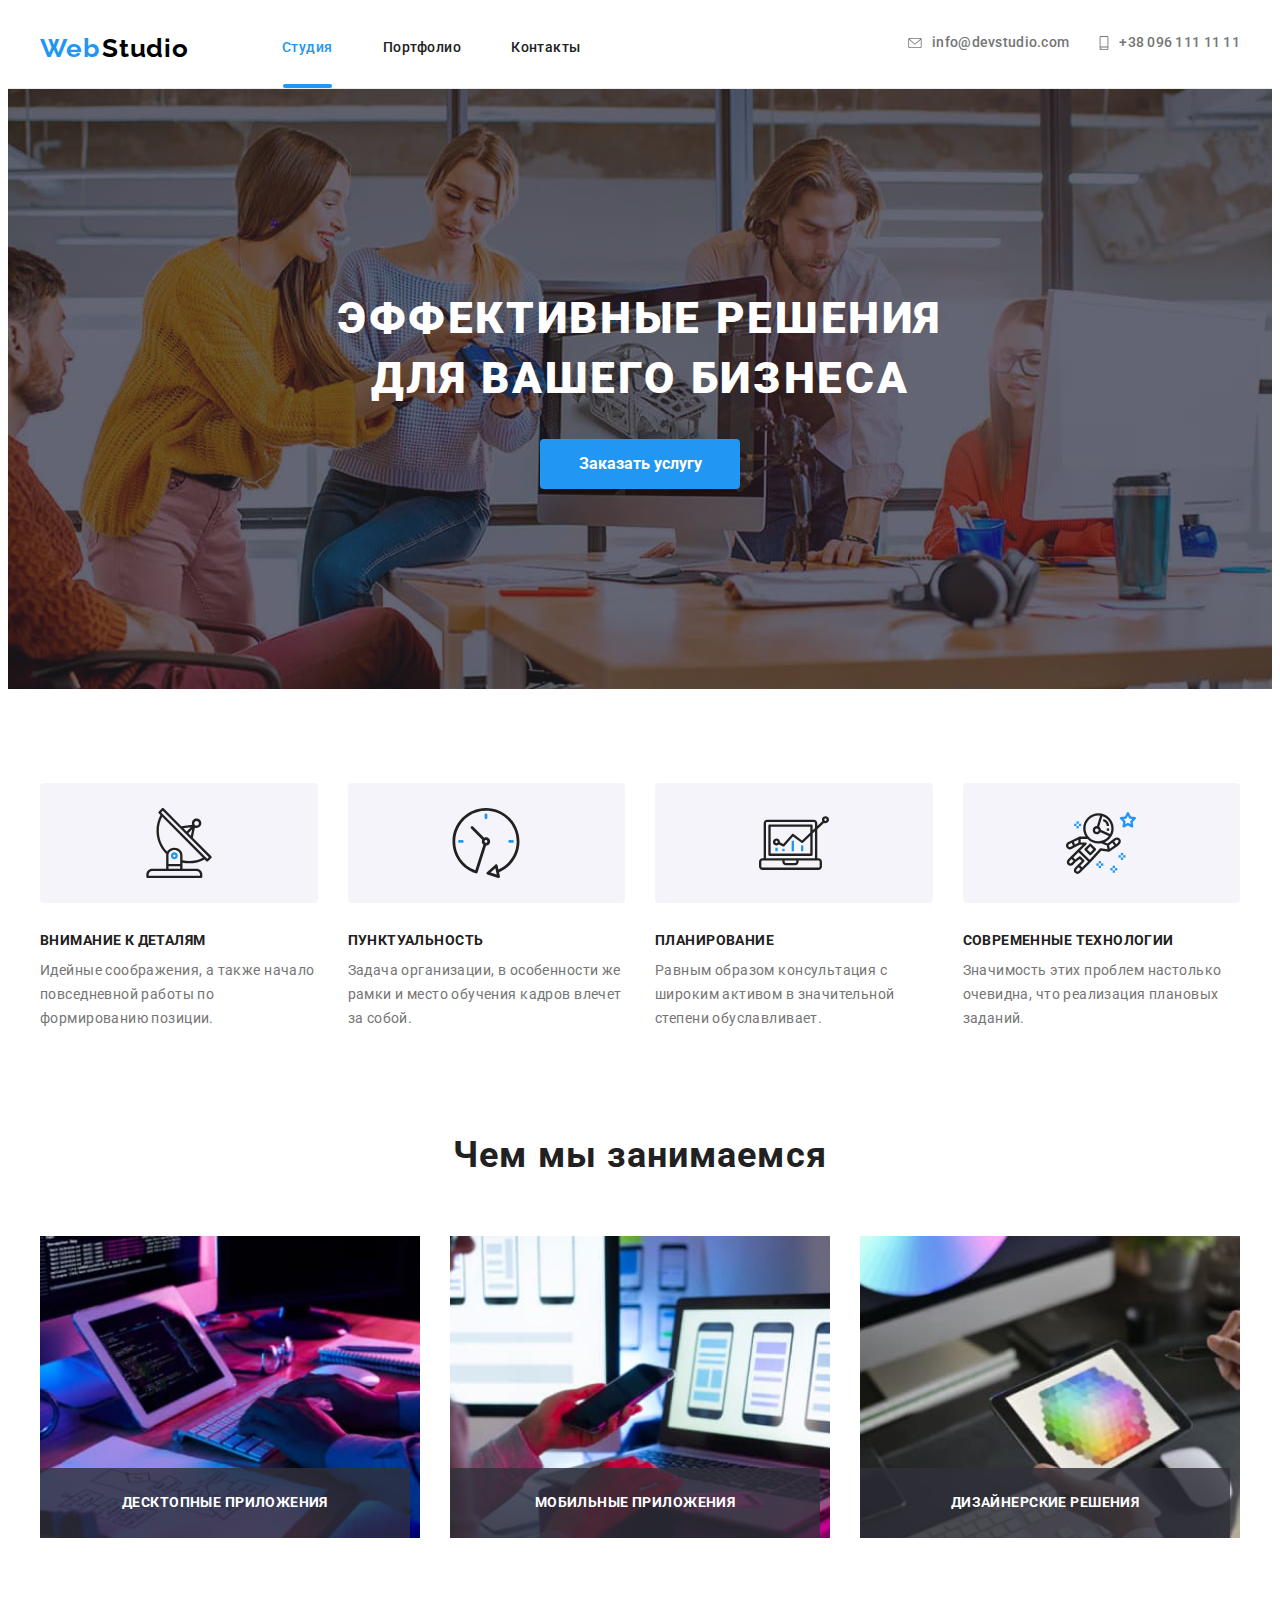
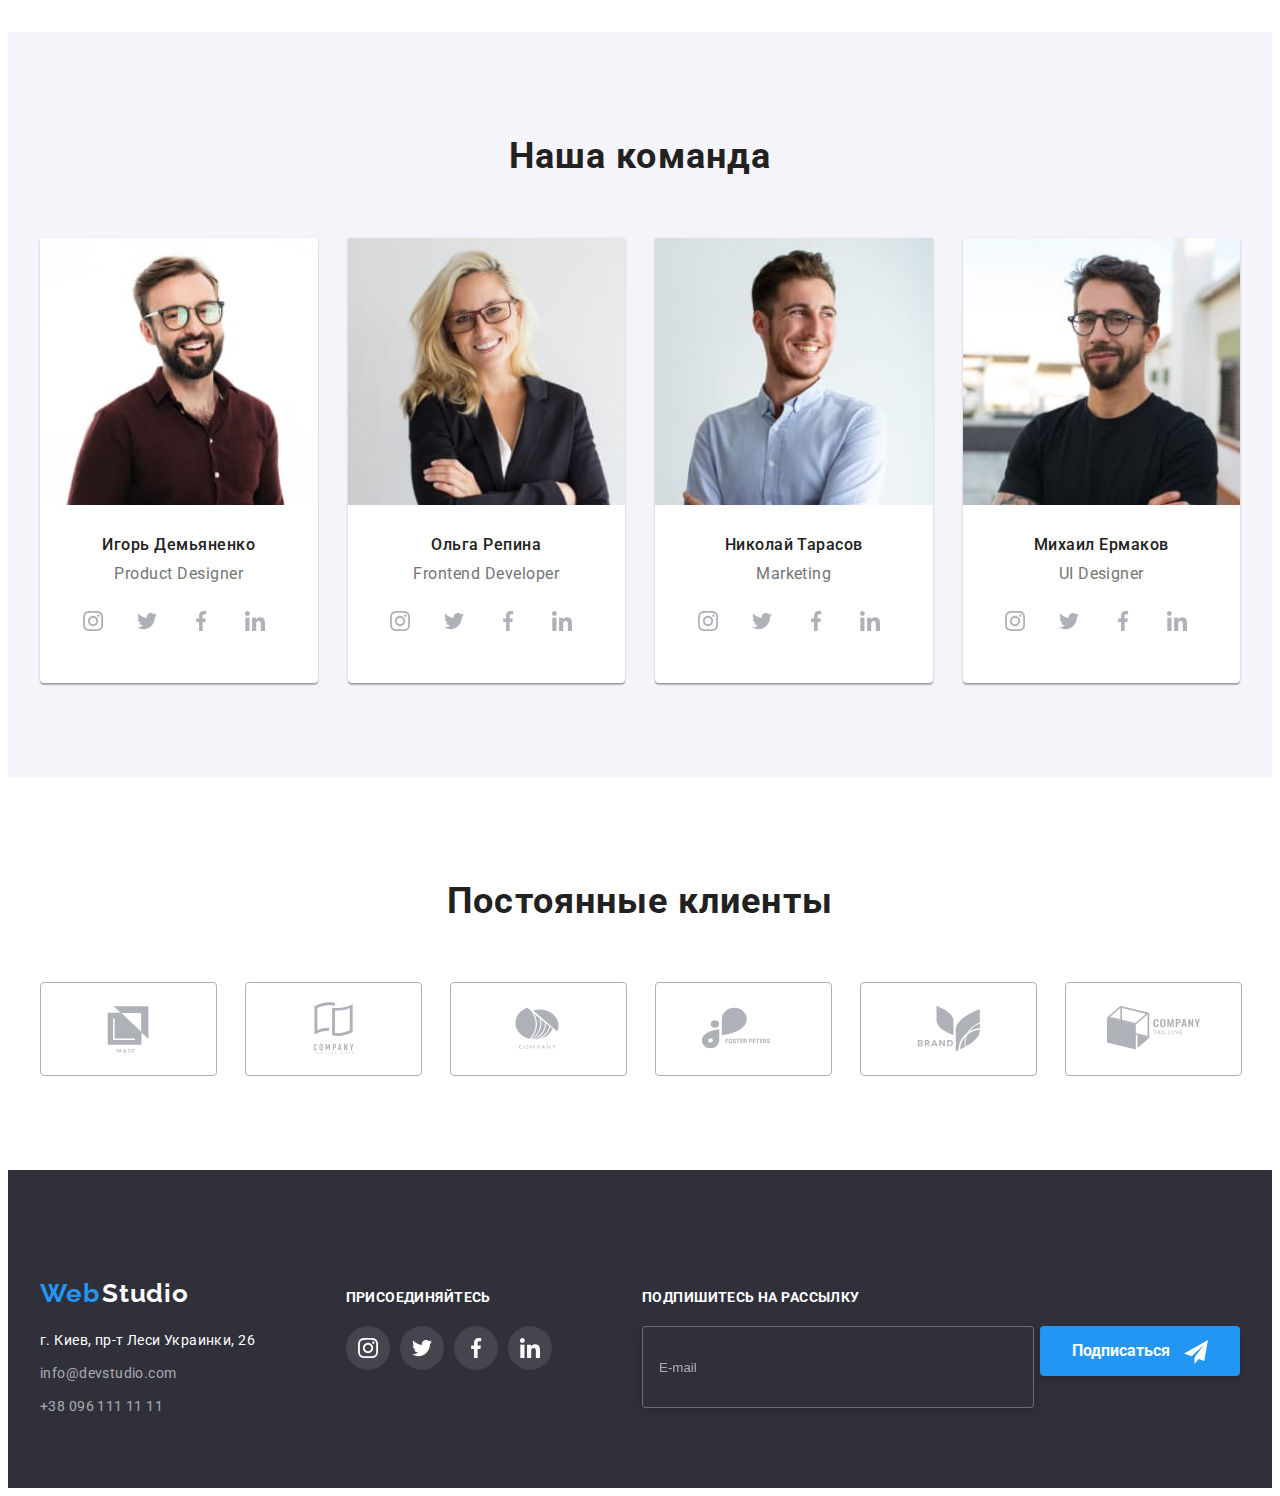
==== commit 5b217d77: "исправляет ошибки" ====
--- a/index.html
+++ b/index.html
@@ -17,8 +17,8 @@
       rel="stylesheet"
       href="https://fonts.googleapis.com/css2?family=Raleway:wght@700&family=Roboto:wght@400;500;700;900&display=swap"
     />
-    <link rel="stylesheet" href="./sass/main.css" />
-    <!-- <link rel="stylesheet" href="./css/main.min.css" /> -->
+    <!-- <link rel="stylesheet" href="./sass/main.css" /> -->
+    <link rel="stylesheet" href="./css/main.min.css" />
   </head>
 
   <body>
@@ -26,7 +26,7 @@
      <header class="header">
         <div class="container main-container">
             <nav class="header__nav flex">
-                <a href="" class="logo" lang="en">Web
+                <a href="./index.html" class="logo" lang="en">Web
                     <span class="logo-secondpart-header">Studio</span>
                 </a>
                 <ul class="site-nav list">
@@ -209,31 +209,31 @@
         <h2 class="section-title">Чем мы занимаемся</h2>
         <ul class="work__list list">
           <li class="work__item">
-            <img
-              src="./images/about/box1.jpg"
-              alt="Пользователь пользуется компьютером"
-              width="370"
-            />
+            
+            <img srcset="./images/about/desktop-370.jpg  1x,
+                         ./images/about/desktop-740.jpg  2x"
+              src="./images/about/desktop-370.jpg" 
+              alt="Десктопная версия" />
             <div class="work__img-subtitle">
               <p>Десктопные приложения</p>
             </div>
           </li>
           <li class="work__item">
-            <img
-              src="./images/about/box2.jpg"
-              alt="Пользователь пользуется смартфоном"
-              width="370"
-            />
+            
+            <img srcset="./images/about/mobile-370.jpg  1x,
+                         ./images/about/mobile-740.jpg  2x" 
+              src="./images/about/mobile-370.jpg"
+              alt="Мобильная версия" />
             <div class="work__img-subtitle">
               <p>Мобильные приложения</p>
             </div>
           </li>
           <li class="work__item">
-            <img
-              src="./images/about/box3.jpg"
-              alt="Пользователь пользуется планшетом"
-              width="370"
-            />
+           
+            <img srcset="./images/about/tablet-370.jpg  1x,
+                         ./images/about/tablet-740.jpg  2x" 
+                         src="./images/about/tablet-370.jpg"
+              alt="Планшетная версия" />
             <div class="work__img-subtitle">
               <p>Дизайнерские решения</p>
             </div>
@@ -252,7 +252,7 @@
             <!-- <img src="./images/team/img1.jpg" alt="Игорь Демьяненко" width="270" height="260"> -->
             <img
               srcset="
-                ./images/team/pd-270.jpg 270w,
+                
                 ./images/team/pd-270.jpg 270w,
                 ./images/team/pd-354.jpg 354w,
                 ./images/team/pd-450.jpg 450w,
@@ -304,7 +304,7 @@
             <!-- <img src="./images/team/img2.jpg" alt="Ольга Репина" width="270" height="260"> -->
             <img
               srcset="
-                ./images/team/fd-270.jpg 270w,
+                
                 ./images/team/fd-270.jpg 270w,
                 ./images/team/fd-354.jpg 354w,
                 ./images/team/fd-450.jpg 450w,
@@ -356,7 +356,7 @@
             <!-- <img src="./images/team/img3.jpg" alt="Николай Тарасов" width="270" height="260"> -->
             <img
               srcset="
-                ./images/team/m-270.jpg 270w,
+                
                 ./images/team/m-270.jpg  270w,
                 ./images/team/m-354.jpg  354w,
                 ./images/team/m-450.jpg  450w,
@@ -407,7 +407,7 @@
             <!-- <img src="./images/team/img4.jpg" alt="Михаил Ермаков" width="270" height="260"> -->
             <img
               srcset="
-                ./images/team/ud-270.jpg 270w,
+               
                 ./images/team/ud-270.jpg 270w,
                 ./images/team/ud-354.jpg 354w,
                 ./images/team/ud-450.jpg 450w,
@@ -520,7 +520,7 @@
         <div class="container ">
             
             <div class="part-adress">
-              <a href="" class="logo" lang="en">Web
+              <a href="./index.html" class="logo" lang="en">Web
                   <span class="logo-secondpart-footer">Studio</span>
                 </a>
               <address class="footer__adress">
--- a/sass/main.css
+++ b/sass/main.css
@@ -219,7 +219,8 @@
   left: 50%;
   -webkit-transform: translate(-50%, -50%);
           transform: translate(-50%, -50%);
-  width: 450px;
+  width: 100%;
+  max-width: 450px;
   height: 609px;
   background-color: #fff;
   -webkit-box-shadow: 0px 1px 3px rgba(0, 0, 0, 0.12), 0px 1px 1px rgba(0, 0, 0, 0.14), 0px 2px 1px rgba(0, 0, 0, 0.2);
@@ -256,7 +257,7 @@
 
 @media screen and (min-width: 1200px) {
   .modal {
-    width: 528px;
+    max-width: 528px;
     height: 581px;
   }
 }
@@ -365,16 +366,16 @@
 
 .modal-label-field-policy span {
   font-weight: 400;
-  font-size: 14px;
-  line-height: 1.71;
+  font-size: 12px;
+  line-height: 1.17;
   letter-spacing: 0.03em;
   color: var(--second-text-color);
 }
 
 .modal-link-policy {
   font-weight: 400;
-  font-size: 14px;
-  line-height: 1.71;
+  font-size: 12px;
+  line-height: 1.17;
   letter-spacing: 0.03em;
 }
 
@@ -384,7 +385,6 @@
   height: 15px;
   vertical-align: middle;
   cursor: pointer;
-  margin-left: 14px;
   margin-right: 7px;
   background-image: url("../images/for-sprite/black-box.svg");
   -webkit-transition: color var(--transition-duration) var(--transition-timing-function);
@@ -409,9 +409,22 @@
   fill: var(--accent-color);
 }
 
-.filter {
-  padding-top: 94px;
-  padding-bottom: 94px;
+@media screen and (min-width: 1200px) {
+  .modal-label-field-policy span {
+    font-weight: 400;
+    font-size: 14px;
+    line-height: 1.71;
+    letter-spacing: 0.03em;
+  }
+  .modal-link-policy {
+    font-weight: 400;
+    font-size: 14px;
+    line-height: 1.71;
+    letter-spacing: 0.03em;
+  }
+  .icon-policy {
+    margin-left: 14px;
+  }
 }
 
 .filter__btn {
@@ -447,9 +460,11 @@
   display: -webkit-box;
   display: -ms-flexbox;
   display: flex;
-  -webkit-box-pack: center;
-      -ms-flex-pack: center;
-          justify-content: center;
+  -ms-flex-wrap: wrap;
+      flex-wrap: wrap;
+  -webkit-box-pack: start;
+      -ms-flex-pack: start;
+          justify-content: start;
   margin-top: -8px;
   margin-left: -8px;
   margin-bottom: 50px;
@@ -459,6 +474,26 @@
   text-align: center;
   margin-top: 8px;
   margin-left: 8px;
+}
+
+@media screen and (min-width: 768px) {
+  .filter__list {
+    -webkit-box-pack: center;
+        -ms-flex-pack: center;
+            justify-content: center;
+    margin-bottom: 30px;
+  }
+}
+
+@media screen and (min-width: 1200px) {
+  .filter__list {
+    -ms-flex-wrap: nowrap;
+        flex-wrap: nowrap;
+    -webkit-box-pack: center;
+        -ms-flex-pack: center;
+            justify-content: center;
+    margin-bottom: 50px;
+  }
 }
 
 @media screen and (max-width: 767px) {
@@ -470,6 +505,7 @@
     height: 100vh;
     background-color: #fff;
     overflow: auto;
+    z-index: 100;
     opacity: 0;
     visibility: hidden;
     pointer-events: none;
@@ -1117,13 +1153,14 @@
   display: -webkit-box;
   display: -ms-flexbox;
   display: flex;
+  width: 100%;
+  height: 92px;
   -webkit-box-align: center;
       -ms-flex-align: center;
           align-items: center;
   -webkit-box-pack: center;
       -ms-flex-pack: center;
           justify-content: center;
-  max-height: 92px;
   border: 1px solid #afb1b8;
   border-radius: 4px;
   -webkit-transition: border var(--transition-duration) var(--transition-timing-function);
@@ -1165,6 +1202,7 @@
 .footer {
   background-color: var(--secondary-bg-color);
   color: var(--primary-white-color);
+  font-style: normal;
 }
 
 .footer .container {
@@ -1195,6 +1233,7 @@
 }
 
 .footer__adress {
+  font-style: normal;
   color: var(--primary-white-color);
   font-weight: 400;
   font-size: 14px;
@@ -1365,14 +1404,9 @@
   }
 }
 
-.portfolio {
-  display: -webkit-box;
-  display: -ms-flexbox;
-  display: flex;
-  -ms-flex-wrap: wrap;
-      flex-wrap: wrap;
-  margin-top: -30px;
-  margin-left: -30px;
+.portfolio__img {
+  width: 100%;
+  text-align: center;
 }
 
 .portfolio__wrapper {
@@ -1403,21 +1437,15 @@
           transform: translateY(0%);
 }
 
-.portfolio__item {
-  -ms-flex-preferred-size: calc((100% - 90px) / 3);
-      flex-basis: calc((100% - 90px) / 3);
-  margin-top: 30px;
-  margin-left: 30px;
-}
-
-.portfolio__item:hover, .portfolio__item:focus {
+.portfolio__item:hover,
+.portfolio__item:focus {
   -webkit-filter: drop-shadow(0px 4px 4px rgba(0, 0, 0, 0.25));
           filter: drop-shadow(0px 4px 4px rgba(0, 0, 0, 0.25));
   color: var(--secondary-text-color);
 }
 
-.portfolio__item:nth-child(3n) {
-  margin-right: 0px;
+.portfolio__item:not(:last-child) {
+  margin-bottom: 30px;
 }
 
 .portfolio__subtitle {
@@ -1455,4 +1483,56 @@
   position: relative;
   overflow: hidden;
 }
+
+@media screen and (min-width: 768px) {
+  .portfolio {
+    display: -webkit-box;
+    display: -ms-flexbox;
+    display: flex;
+    -ms-flex-wrap: wrap;
+        flex-wrap: wrap;
+    padding-bottom: 0;
+    margin-top: -30px;
+    margin-left: -30px;
+  }
+  .portfolio__item {
+    -ms-flex-preferred-size: calc((100% - 60px) / 2);
+        flex-basis: calc((100% - 60px) / 2);
+    margin-top: 30px;
+    margin-left: 30px;
+  }
+  .portfolio__item:nth-child(3n) {
+    margin-right: 0px;
+  }
+  .portfolio__item:not(:last-child) {
+    margin-bottom: 0px;
+  }
+  .portfolio__subtitle:nth-child(-n + 2) {
+    min-height: 146px;
+  }
+}
+
+@media screen and (min-width: 1200px) {
+  .portfolio {
+    display: -webkit-box;
+    display: -ms-flexbox;
+    display: flex;
+    -ms-flex-wrap: wrap;
+        flex-wrap: wrap;
+    margin-top: -30px;
+    margin-left: -30px;
+  }
+  .portfolio__item {
+    -ms-flex-preferred-size: calc((100% - 90px) / 3);
+        flex-basis: calc((100% - 90px) / 3);
+    margin-top: 30px;
+    margin-left: 30px;
+  }
+  .portfolio__item:nth-child(3n) {
+    margin-right: 0px;
+  }
+  .portfolio__subtitle:nth-child(n + 1) {
+    min-height: 109px;
+  }
+}
 /*# sourceMappingURL=main.css.map */--- a/css/main.min.css
+++ b/css/main.min.css
@@ -126,17 +126,17 @@
 .modal-btn {
   display: inline-block;
   -webkit-box-pack: center;
-  -ms-flex-pack: center;
-  justify-content: center;
+      -ms-flex-pack: center;
+          justify-content: center;
   -webkit-box-align: center;
-  -ms-flex-align: center;
-  align-items: center;
+      -ms-flex-align: center;
+          align-items: center;
   margin: 0 auto;
   padding: 10px 32px;
   border: transparent;
   border-radius: 4px;
   -webkit-box-shadow: 0px 4px 4px rgba(0, 0, 0, 0.15);
-  box-shadow: 0px 4px 4px rgba(0, 0, 0, 0.15);
+          box-shadow: 0px 4px 4px rgba(0, 0, 0, 0.15);
   min-width: 200px;
   text-align: center;
   color: var(--primary-white-color);
@@ -154,16 +154,15 @@
   display: flex;
   margin-top: 16px;
   -webkit-box-pack: center;
-  -ms-flex-pack: center;
-  justify-content: center;
+      -ms-flex-pack: center;
+          justify-content: center;
 }
 
 .social-list__icon {
   width: 20px;
   height: 20px;
   fill: #afb1b8;
-  -webkit-transition: fill var(--transition-duration)
-    var(--transition-timing-function);
+  -webkit-transition: fill var(--transition-duration) var(--transition-timing-function);
   transition: fill var(--transition-duration) var(--transition-timing-function);
 }
 
@@ -182,19 +181,16 @@
   height: 44px;
   border-radius: 50%;
   -webkit-box-align: center;
-  -ms-flex-align: center;
-  align-items: center;
+      -ms-flex-align: center;
+          align-items: center;
   -webkit-box-pack: center;
-  -ms-flex-pack: center;
-  justify-content: center;
-  -webkit-transition: background-color var(--transition-duration)
-    var(--transition-timing-function);
-  transition: background-color var(--transition-duration)
-    var(--transition-timing-function);
-}
-
-.social-list__link:hover,
-.social-list__link:focus {
+      -ms-flex-pack: center;
+          justify-content: center;
+  -webkit-transition: background-color var(--transition-duration) var(--transition-timing-function);
+  transition: background-color var(--transition-duration) var(--transition-timing-function);
+}
+
+.social-list__link:hover, .social-list__link:focus {
   background-color: var(--accent-color);
 }
 
@@ -206,12 +202,8 @@
   height: 100%;
   background-color: rgba(0, 0, 0, 0.2);
   z-index: 100;
-  -webkit-transition: opacity var(--transition-duration)
-      var(--transition-timing-function),
-    visibility var(--transition-duration) var(--transition-timing-function);
-  transition: opacity var(--transition-duration)
-      var(--transition-timing-function),
-    visibility var(--transition-duration) var(--transition-timing-function);
+  -webkit-transition: opacity var(--transition-duration) var(--transition-timing-function), visibility var(--transition-duration) var(--transition-timing-function);
+  transition: opacity var(--transition-duration) var(--transition-timing-function), visibility var(--transition-duration) var(--transition-timing-function);
 }
 
 .is-hidden {
@@ -225,14 +217,13 @@
   top: 50%;
   left: 50%;
   -webkit-transform: translate(-50%, -50%);
-  transform: translate(-50%, -50%);
-  width: 528px;
-  height: 581px;
+          transform: translate(-50%, -50%);
+  width: 100%;
+  max-width: 450px;
+  height: 609px;
   background-color: #fff;
-  -webkit-box-shadow: 0px 1px 3px rgba(0, 0, 0, 0.12),
-    0px 1px 1px rgba(0, 0, 0, 0.14), 0px 2px 1px rgba(0, 0, 0, 0.2);
-  box-shadow: 0px 1px 3px rgba(0, 0, 0, 0.12), 0px 1px 1px rgba(0, 0, 0, 0.14),
-    0px 2px 1px rgba(0, 0, 0, 0.2);
+  -webkit-box-shadow: 0px 1px 3px rgba(0, 0, 0, 0.12), 0px 1px 1px rgba(0, 0, 0, 0.14), 0px 2px 1px rgba(0, 0, 0, 0.2);
+          box-shadow: 0px 1px 3px rgba(0, 0, 0, 0.12), 0px 1px 1px rgba(0, 0, 0, 0.14), 0px 2px 1px rgba(0, 0, 0, 0.2);
   border-radius: 4px;
   padding: 40px;
 }
@@ -241,8 +232,7 @@
   width: 11px;
   height: 11px;
   fill: #000;
-  -webkit-transition: color var(--transition-duration)
-    var(--transition-timing-function);
+  -webkit-transition: color var(--transition-duration) var(--transition-timing-function);
   transition: color var(--transition-duration) var(--transition-timing-function);
 }
 
@@ -264,14 +254,21 @@
   padding: 0;
 }
 
+@media screen and (min-width: 1200px) {
+  .modal {
+    max-width: 528px;
+    height: 581px;
+  }
+}
+
 .modal-form {
   display: -webkit-box;
   display: -ms-flexbox;
   display: flex;
   -webkit-box-orient: vertical;
   -webkit-box-direction: normal;
-  -ms-flex-direction: column;
-  flex-direction: column;
+      -ms-flex-direction: column;
+          flex-direction: column;
   color: var(--secondary-text-color);
   font-weight: 400;
   font-size: 12px;
@@ -283,8 +280,8 @@
   font-weight: 700;
   font-size: 20px;
   line-height: 1.15;
+  letter-spacing: 0.03em;
   text-align: center;
-  letter-spacing: 0.03em;
   color: var(--primary-text-color);
   margin-bottom: 12px;
 }
@@ -314,7 +311,7 @@
   top: 50%;
   left: 15px;
   -webkit-transform: translateY(-50%);
-  transform: translateY(-50%);
+          transform: translateY(-50%);
   display: block;
   width: 18px;
   height: 18px;
@@ -368,16 +365,16 @@
 
 .modal-label-field-policy span {
   font-weight: 400;
-  font-size: 14px;
-  line-height: 1.71;
+  font-size: 12px;
+  line-height: 1.17;
   letter-spacing: 0.03em;
-  color: var();
+  color: var(--second-text-color);
 }
 
 .modal-link-policy {
   font-weight: 400;
-  font-size: 14px;
-  line-height: 1.71;
+  font-size: 12px;
+  line-height: 1.17;
   letter-spacing: 0.03em;
 }
 
@@ -387,14 +384,11 @@
   height: 15px;
   vertical-align: middle;
   cursor: pointer;
-  margin-left: 14px;
   margin-right: 7px;
   background-image: url("../images/for-sprite/black-box.svg");
-  -webkit-transition: color var(--transition-duration)
-    var(--transition-timing-function);
+  -webkit-transition: color var(--transition-duration) var(--transition-timing-function);
   transition: color var(--transition-duration) var(--transition-timing-function);
-  -webkit-transition: fill var(--transition-duration)
-    var(--transition-timing-function);
+  -webkit-transition: fill var(--transition-duration) var(--transition-timing-function);
   transition: fill var(--transition-duration) var(--transition-timing-function);
 }
 
@@ -414,9 +408,22 @@
   fill: var(--accent-color);
 }
 
-.filter {
-  padding-top: 94px;
-  padding-bottom: 94px;
+@media screen and (min-width: 1200px) {
+  .modal-label-field-policy span {
+    font-weight: 400;
+    font-size: 14px;
+    line-height: 1.71;
+    letter-spacing: 0.03em;
+  }
+  .modal-link-policy {
+    font-weight: 400;
+    font-size: 14px;
+    line-height: 1.71;
+    letter-spacing: 0.03em;
+  }
+  .icon-policy {
+    margin-left: 14px;
+  }
 }
 
 .filter__btn {
@@ -433,34 +440,18 @@
   border: transparent;
   font-family: inherit;
   cursor: pointer;
-  -webkit-transition: background-color var(--transition-duration)
-      var(--transition-timing-function),
-    color var(--transition-duration) var(--transition-timing-function),
-    -webkit-box-shadow var(--transition-duration) var(--transition-timing-function);
-  transition: background-color var(--transition-duration)
-      var(--transition-timing-function),
-    color var(--transition-duration) var(--transition-timing-function),
-    -webkit-box-shadow var(--transition-duration) var(--transition-timing-function);
-  transition: background-color var(--transition-duration)
-      var(--transition-timing-function),
-    color var(--transition-duration) var(--transition-timing-function),
-    box-shadow var(--transition-duration) var(--transition-timing-function);
-  transition: background-color var(--transition-duration)
-      var(--transition-timing-function),
-    color var(--transition-duration) var(--transition-timing-function),
-    box-shadow var(--transition-duration) var(--transition-timing-function),
-    -webkit-box-shadow var(--transition-duration) var(--transition-timing-function);
-}
-
-.filter__btn:hover,
-.filter__btn:focus {
+  -webkit-transition: background-color var(--transition-duration) var(--transition-timing-function), color var(--transition-duration) var(--transition-timing-function), -webkit-box-shadow var(--transition-duration) var(--transition-timing-function);
+  transition: background-color var(--transition-duration) var(--transition-timing-function), color var(--transition-duration) var(--transition-timing-function), -webkit-box-shadow var(--transition-duration) var(--transition-timing-function);
+  transition: background-color var(--transition-duration) var(--transition-timing-function), color var(--transition-duration) var(--transition-timing-function), box-shadow var(--transition-duration) var(--transition-timing-function);
+  transition: background-color var(--transition-duration) var(--transition-timing-function), color var(--transition-duration) var(--transition-timing-function), box-shadow var(--transition-duration) var(--transition-timing-function), -webkit-box-shadow var(--transition-duration) var(--transition-timing-function);
+}
+
+.filter__btn:hover, .filter__btn:focus {
   color: var(--primary-white-color);
   background-color: var(--accent-color);
   background: #2196f3;
-  -webkit-box-shadow: 0px 3px 1px rgba(0, 0, 0, 0.1),
-    0px 1px 2px rgba(0, 0, 0, 0.08), 0px 2px 2px rgba(0, 0, 0, 0.12);
-  box-shadow: 0px 3px 1px rgba(0, 0, 0, 0.1), 0px 1px 2px rgba(0, 0, 0, 0.08),
-    0px 2px 2px rgba(0, 0, 0, 0.12);
+  -webkit-box-shadow: 0px 3px 1px rgba(0, 0, 0, 0.1), 0px 1px 2px rgba(0, 0, 0, 0.08), 0px 2px 2px rgba(0, 0, 0, 0.12);
+          box-shadow: 0px 3px 1px rgba(0, 0, 0, 0.1), 0px 1px 2px rgba(0, 0, 0, 0.08), 0px 2px 2px rgba(0, 0, 0, 0.12);
   border-radius: 4px;
 }
 
@@ -468,9 +459,11 @@
   display: -webkit-box;
   display: -ms-flexbox;
   display: flex;
-  -webkit-box-pack: center;
-  -ms-flex-pack: center;
-  justify-content: center;
+  -ms-flex-wrap: wrap;
+      flex-wrap: wrap;
+  -webkit-box-pack: start;
+      -ms-flex-pack: start;
+          justify-content: start;
   margin-top: -8px;
   margin-left: -8px;
   margin-bottom: 50px;
@@ -482,108 +475,146 @@
   margin-left: 8px;
 }
 
-.mobile-menu {
-  position: fixed;
-  top: 0;
-  left: 0;
-  width: 100vw;
-  height: 100vh;
-  background-color: #fff;
-  overflow: auto;
-  opacity: 0;
-  visibility: hidden;
-  pointer-events: none;
-}
-
-.mobile-menu__container {
-  position: relative;
-  padding-left: 25px;
-  padding-top: 48px;
-  padding-bottom: 48px;
-}
-
-.mobile-menu__close-btn {
-  position: absolute;
-  top: 15px;
-  right: 10px;
-  width: 40px;
-  height: 40px;
-  background-color: transparent;
-  border: none;
-  cursor: pointer;
-  padding: 0;
-  fill: #000;
-}
-
-.mobile-menu__close-icon {
-  width: 25px;
-  height: 25px;
-  -webkit-transition: color var(--transition-duration)
-    var(--transition-timing-function);
-  transition: color var(--transition-duration) var(--transition-timing-function);
-}
-
-.mobile-menu__close-btn:hover .mobile-menu__close-icon,
-.mobile-menu__close-btn:focus .mobile-menu__close-icon {
-  fill: var(--accent-color);
-}
-
-.mobile-menu.is-open {
-  opacity: 1;
-  visibility: visible;
-  pointer-events: auto;
-}
-
-.mobile-menu__link {
-  font-weight: 500;
-  font-size: 40px;
-  line-height: 1.18;
-  letter-spacing: 0.02em;
-  color: var(--primary-text-color);
-  -webkit-transition: color var(--transition-duration)
-    var(--transition-timing-function);
-  transition: color var(--transition-duration) var(--transition-timing-function);
-}
-
-.mobile-menu__link:hover,
-.mobile-menu__link:focus {
-  color: var(--accent-color);
-}
-
-.mobile-menu__link.current {
-  color: var(--accent-color);
-}
-
-.mobile-menu__item {
-  margin-bottom: 32px;
+@media screen and (min-width: 768px) {
+  .filter__list {
+    -webkit-box-pack: center;
+        -ms-flex-pack: center;
+            justify-content: center;
+    margin-bottom: 30px;
+  }
+}
+
+@media screen and (min-width: 1200px) {
+  .filter__list {
+    -ms-flex-wrap: nowrap;
+        flex-wrap: nowrap;
+    -webkit-box-pack: center;
+        -ms-flex-pack: center;
+            justify-content: center;
+    margin-bottom: 50px;
+  }
+}
+
+@media screen and (max-width: 767px) {
+  .mobile-menu {
+    position: fixed;
+    top: 0;
+    left: 0;
+    width: 100vw;
+    height: 100vh;
+    background-color: #fff;
+    overflow: auto;
+    z-index: 100;
+    opacity: 0;
+    visibility: hidden;
+    pointer-events: none;
+  }
+  .mobile-menu__container {
+    display: -webkit-box;
+    display: -ms-flexbox;
+    display: flex;
+    -ms-flex-wrap: wrap;
+        flex-wrap: wrap;
+    position: relative;
+    padding-left: 25px;
+    padding-top: 48px;
+    padding-bottom: 48px;
+  }
+  .mobile-menu__close-btn {
+    position: absolute;
+    top: 15px;
+    right: 10px;
+    width: 40px;
+    height: 40px;
+    background-color: transparent;
+    border: none;
+    cursor: pointer;
+    padding: 0;
+    fill: #000;
+  }
+  .mobile-menu__close-icon {
+    width: 25px;
+    height: 25px;
+    -webkit-transition: color var(--transition-duration) var(--transition-timing-function);
+    transition: color var(--transition-duration) var(--transition-timing-function);
+  }
+  .mobile-menu__close-btn:hover .mobile-menu__close-icon,
+  .mobile-menu__close-btn:focus .mobile-menu__close-icon {
+    fill: var(--accent-color);
+  }
+  .mobile-menu.is-open {
+    opacity: 1;
+    visibility: visible;
+    pointer-events: auto;
+  }
+  .mobile-menu__link {
+    font-weight: 500;
+    font-size: 40px;
+    line-height: 1.18;
+    letter-spacing: 0.02em;
+    color: var(--primary-text-color);
+    -webkit-transition: color var(--transition-duration) var(--transition-timing-function);
+    transition: color var(--transition-duration) var(--transition-timing-function);
+  }
+  .mobile-menu__link:hover, .mobile-menu__link:focus {
+    color: var(--accent-color);
+  }
+  .mobile-menu__link.current {
+    color: var(--accent-color);
+  }
+  .mobile-menu__item {
+    margin-bottom: 32px;
+  }
+  .mobile-menu__item:last-child {
+    margin-bottom: 302px;
+  }
+  .mmcontacts-list__link {
+    font-weight: 500;
+    font-size: 24px;
+    line-height: 1.17;
+    letter-spacing: 0.02em;
+    color: var(--secondary-text-color);
+    -webkit-transition: color var(--transition-duration) var(--transition-timing-function);
+    transition: color var(--transition-duration) var(--transition-timing-function);
+  }
+  .mmcontacts-list__link:hover, .mmcontacts-list__link:focus {
+    font-weight: 500;
+    font-size: 34px;
+    line-height: 1.18;
+    letter-spacing: 0.02em;
+    color: var(--accent-color);
+  }
+  .mmcontacts-list__item {
+    margin-bottom: 32px;
+  }
+  .mmcontacts-list__item:last-child {
+    margin-bottom: 64px;
+  }
+  .mobile-menu__social-list {
+    display: -webkit-inline-box;
+    display: -ms-inline-flexbox;
+    display: inline-flex;
+  }
+  .mmsocial-list__item {
+    padding-right: 10px;
+  }
+  .mmsocial-list__item:not(:first-child) {
+    padding-left: 10px;
+  }
+  .mmsocial-list__item:not(:last-child) {
+    border-right: 1px solid rgba(33, 33, 33, 0.2);
+  }
+  .mmsocial-list__link {
+    color: var(--accent-color);
+    font-weight: 500;
+    font-size: 18px;
+    line-height: 1.22;
+    letter-spacing: 0.02em;
+  }
 }
 
 .header {
   border-bottom: 1px solid #ececec;
-}
-
-.main-container {
-  height: 60px;
-  padding-left: 15px;
-  padding-top: 16px;
-  padding-bottom: 16px;
-}
-
-.header__nav {
-  display: -webkit-box;
-  display: -ms-flexbox;
-  display: flex;
-  -webkit-box-align: center;
-  -ms-flex-align: center;
-  align-items: center;
-}
-
-.site-nav {
-  display: none;
-}
-
-.contacts-nav {
-  display: none;
 }
 
 .header .container {
@@ -591,33 +622,198 @@
   display: -ms-flexbox;
   display: flex;
   -webkit-box-pack: justify;
-  -ms-flex-pack: justify;
-  justify-content: space-between;
+      -ms-flex-pack: justify;
+          justify-content: space-between;
   -webkit-box-align: center;
-  -ms-flex-align: center;
-  align-items: center;
-}
-
-.header__mobile-menu-btn {
-  line-height: 0;
-  background-color: transparent;
-  border: none;
-  padding: 0;
-}
-
-.header__mobile-menu-icon {
-  width: 40px;
-  height: 40px;
-  fill: #000;
-  -webkit-transition: fill var(--transition-duration)
-    var(--transition-timing-function);
-  transition: fill var(--transition-duration) var(--transition-timing-function);
-  cursor: pointer;
-}
-
-.header__mobile-menu-icon:hover,
-.header__mobile-menu-icon:focus {
-  fill: var(--accent-color);
+      -ms-flex-align: center;
+          align-items: center;
+}
+
+@media screen and (max-width: 767px) {
+  .main-container {
+    height: 60px;
+    padding-left: 15px;
+    padding-top: 16px;
+    padding-bottom: 16px;
+  }
+  .site-nav {
+    display: none;
+  }
+  .contacts-nav {
+    display: none;
+  }
+  .header__mobile-menu-btn {
+    line-height: 0;
+    background-color: transparent;
+    border: none;
+    padding: 0;
+  }
+  .header__mobile-menu-icon {
+    width: 40px;
+    height: 40px;
+    fill: #000;
+    -webkit-transition: fill var(--transition-duration) var(--transition-timing-function);
+    transition: fill var(--transition-duration) var(--transition-timing-function);
+    cursor: pointer;
+  }
+  .header__mobile-menu-icon:hover, .header__mobile-menu-icon:focus {
+    fill: var(--accent-color);
+  }
+}
+
+@media screen and (min-width: 768px) {
+  .header__nav {
+    display: -webkit-box;
+    display: -ms-flexbox;
+    display: flex;
+    -ms-flex-wrap: wrap;
+        flex-wrap: wrap;
+    -webkit-box-align: center;
+        -ms-flex-align: center;
+            align-items: center;
+    -webkit-box-pack: center;
+        -ms-flex-pack: center;
+            justify-content: center;
+  }
+  .main-container {
+    height: 80px;
+  }
+  .header .mobile-menu {
+    display: none;
+  }
+  .header__mobile-menu-btn {
+    display: none;
+  }
+  .site-nav {
+    display: -webkit-box;
+    display: -ms-flexbox;
+    display: flex;
+    -webkit-box-align: center;
+        -ms-flex-align: center;
+            align-items: center;
+    margin-left: 93px;
+  }
+  .site-nav .site-nav__item:not(:last-child) {
+    margin-right: 50px;
+  }
+  .site-nav > .item-studio::after {
+    display: block;
+    content: "";
+    margin: 0 auto;
+    background-color: var(--accent-color);
+    width: 49px;
+    height: 4px;
+    margin-top: -4px;
+    border-radius: 2px;
+  }
+  .site-nav > .item-portfolio::after {
+    display: block;
+    content: "";
+    margin: 0 auto;
+    background-color: var(--accent-color);
+    width: 78px;
+    height: 4px;
+    margin-top: -4px;
+    border-radius: 2px;
+  }
+  .site-nav__link {
+    display: block;
+    padding-top: 32px;
+    padding-bottom: 32px;
+    font-weight: 500;
+    font-size: 14px;
+    line-height: 1.14;
+    color: var(--primary-text-color);
+    text-decoration: none;
+    -webkit-transition: color var(--transition-duration) var(--transition-timing-function);
+    transition: color var(--transition-duration) var(--transition-timing-function);
+  }
+  .site-nav__link:hover, .site-nav__link:focus {
+    color: var(--accent-color);
+  }
+  .site-nav__link.current {
+    color: var(--accent-color);
+  }
+  .contacts-nav {
+    display: block;
+    margin-left: auto;
+  }
+  .contacts-nav__link {
+    display: -webkit-box;
+    display: -ms-flexbox;
+    display: flex;
+    -webkit-box-align: center;
+        -ms-flex-align: center;
+            align-items: center;
+    color: var(--secondary-text-color);
+    text-decoration: none;
+    font-weight: 500;
+    font-size: 12px;
+    line-height: 1.67;
+    letter-spacing: 0.02em;
+    -webkit-transition: color var(--transition-duration) var(--transition-timing-function);
+    transition: color var(--transition-duration) var(--transition-timing-function);
+  }
+  .contacts-nav__link:hover, .contacts-nav__link:focus {
+    color: var(--accent-color);
+  }
+  .contacts-nav__item {
+    margin-bottom: 10px;
+  }
+  .contacts-nav__icon {
+    display: inline-block;
+    width: 10px;
+    height: 10px;
+    margin-right: 10px;
+    fill: currentColor;
+  }
+  .header .icon-email {
+    width: 14px;
+    height: 10px;
+  }
+  .header .icon-tel {
+    width: 10px;
+    height: 14px;
+  }
+}
+
+@media screen and (min-width: 1200px) {
+  .contacts-nav__link {
+    font-weight: 500;
+    font-size: 14px;
+    line-height: 1.14;
+    letter-spacing: 0.02em;
+  }
+  .contacts-nav {
+    display: -webkit-box;
+    display: -ms-flexbox;
+    display: flex;
+    -webkit-box-align: center;
+        -ms-flex-align: center;
+            align-items: center;
+    -webkit-box-pack: center;
+        -ms-flex-pack: center;
+            justify-content: center;
+    margin-left: auto;
+  }
+  .contacts-nav .contacts-nav__item + .contacts-nav__item {
+    margin-left: 30px;
+  }
+  .contacts-nav__icon {
+    display: inline-block;
+    width: 10px;
+    height: 10px;
+    margin-right: 10px;
+    fill: currentColor;
+  }
+  .icon-email {
+    width: 16px;
+    height: 12px;
+  }
+  .icon-tel {
+    width: 10px;
+    height: 16px;
+  }
 }
 
 .logo {
@@ -627,13 +823,21 @@
   font-size: 24px;
   line-height: 1.17;
   letter-spacing: 0.03em;
-  color: var(--accent-color);
   text-decoration: none;
 }
 
 .logo-secondpart-header {
   color: #000000;
   margin-left: -4px;
+}
+
+@media screen and (min-width: 768px) {
+  .logo {
+    font-weight: 700;
+    font-size: 24px;
+    line-height: 1.17;
+    letter-spacing: 0.03em;
+  }
 }
 
 @media screen and (min-width: 1200px) {
@@ -654,20 +858,8 @@
   padding-bottom: 200px;
   background-color: var(--secondary-bg-color);
   text-align: center;
-  background-image: -webkit-gradient(
-      linear,
-      left top,
-      right top,
-      from(rgba(47, 48, 58, 0.4)),
-      to(rgba(47, 48, 58, 0.4))
-    ),
-    url("../images/hero/hero-mob@1x.jpg");
-  background-image: linear-gradient(
-      to right,
-      rgba(47, 48, 58, 0.4),
-      rgba(47, 48, 58, 0.4)
-    ),
-    url("../images/hero/hero-mob@1x.jpg");
+  background-image: -webkit-gradient(linear, left top, right top, from(rgba(47, 48, 58, 0.4)), to(rgba(47, 48, 58, 0.4))), url("../images/hero/hero-mob@1x.jpg");
+  background-image: linear-gradient(to right, rgba(47, 48, 58, 0.4), rgba(47, 48, 58, 0.4)), url("../images/hero/hero-mob@1x.jpg");
   background-size: cover;
 }
 
@@ -682,66 +874,24 @@
   text-transform: uppercase;
 }
 
-@media (min-device-pixel-ratio: 2) and (max-width: 767px),
-  (-webkit-min-device-pixel-ratio: 2) and (max-width: 767px),
-  (min-resolution: 192dpi) and (max-width: 767px),
-  (min-resolution: 2dppx) and (max-width: 767px) {
+@media (min-device-pixel-ratio: 2) and (max-width: 767px), (-webkit-min-device-pixel-ratio: 2) and (max-width: 767px), (min-resolution: 192dpi) and (max-width: 767px), (min-resolution: 2dppx) and (max-width: 767px) {
   .hero {
-    background-image: -webkit-gradient(
-        linear,
-        left top,
-        right top,
-        from(rgba(47, 48, 58, 0.4)),
-        to(rgba(47, 48, 58, 0.4))
-      ),
-      url("../images/hero/hero-mob@2x.jpg");
-    background-image: linear-gradient(
-        to right,
-        rgba(47, 48, 58, 0.4),
-        rgba(47, 48, 58, 0.4)
-      ),
-      url("../images/hero/hero-mob@2x.jpg");
+    background-image: -webkit-gradient(linear, left top, right top, from(rgba(47, 48, 58, 0.4)), to(rgba(47, 48, 58, 0.4))), url("../images/hero/hero-mob@2x.jpg");
+    background-image: linear-gradient(to right, rgba(47, 48, 58, 0.4), rgba(47, 48, 58, 0.4)), url("../images/hero/hero-mob@2x.jpg");
   }
 }
 
 @media screen and (min-width: 768px) {
   .hero {
-    background-image: -webkit-gradient(
-        linear,
-        left top,
-        right top,
-        from(rgba(47, 48, 58, 0.4)),
-        to(rgba(47, 48, 58, 0.4))
-      ),
-      url("../images/hero/hero-tab@1x.jpg");
-    background-image: linear-gradient(
-        to right,
-        rgba(47, 48, 58, 0.4),
-        rgba(47, 48, 58, 0.4)
-      ),
-      url("../images/hero/hero-tab@1x.jpg");
-  }
-}
-
-@media (min-device-pixel-ratio: 2) and (min-width: 768px),
-  (-webkit-min-device-pixel-ratio: 2) and (min-width: 768px),
-  (min-resolution: 192dpi) and (min-width: 768px),
-  (min-resolution: 2dppx) and (min-width: 768px) {
+    background-image: -webkit-gradient(linear, left top, right top, from(rgba(47, 48, 58, 0.4)), to(rgba(47, 48, 58, 0.4))), url("../images/hero/hero-tab@1x.jpg");
+    background-image: linear-gradient(to right, rgba(47, 48, 58, 0.4), rgba(47, 48, 58, 0.4)), url("../images/hero/hero-tab@1x.jpg");
+  }
+}
+
+@media (min-device-pixel-ratio: 2) and (min-width: 768px), (-webkit-min-device-pixel-ratio: 2) and (min-width: 768px), (min-resolution: 192dpi) and (min-width: 768px), (min-resolution: 2dppx) and (min-width: 768px) {
   .hero {
-    background-image: -webkit-gradient(
-        linear,
-        left top,
-        right top,
-        from(rgba(47, 48, 58, 0.4)),
-        to(rgba(47, 48, 58, 0.4))
-      ),
-      url("../images/hero/hero-tab@2x.jpg");
-    background-image: linear-gradient(
-        to right,
-        rgba(47, 48, 58, 0.4),
-        rgba(47, 48, 58, 0.4)
-      ),
-      url("../images/hero/hero-tab@2x.jpg");
+    background-image: -webkit-gradient(linear, left top, right top, from(rgba(47, 48, 58, 0.4)), to(rgba(47, 48, 58, 0.4))), url("../images/hero/hero-tab@2x.jpg");
+    background-image: linear-gradient(to right, rgba(47, 48, 58, 0.4), rgba(47, 48, 58, 0.4)), url("../images/hero/hero-tab@2x.jpg");
   }
 }
 
@@ -753,42 +903,15 @@
     letter-spacing: 0.06em;
   }
   .hero {
-    background-image: -webkit-gradient(
-        linear,
-        left top,
-        right top,
-        from(rgba(47, 48, 58, 0.4)),
-        to(rgba(47, 48, 58, 0.4))
-      ),
-      url("../images/hero/hero-desk@1x.jpg");
-    background-image: linear-gradient(
-        to right,
-        rgba(47, 48, 58, 0.4),
-        rgba(47, 48, 58, 0.4)
-      ),
-      url("../images/hero/hero-desk@1x.jpg");
-  }
-}
-
-@media (min-device-pixel-ratio: 2) and (min-width: 1200px),
-  (-webkit-min-device-pixel-ratio: 2) and (min-width: 1200px),
-  (min-resolution: 192dpi) and (min-width: 1200px),
-  (min-resolution: 2dppx) and (min-width: 1200px) {
+    background-image: -webkit-gradient(linear, left top, right top, from(rgba(47, 48, 58, 0.4)), to(rgba(47, 48, 58, 0.4))), url("../images/hero/hero-desk@1x.jpg");
+    background-image: linear-gradient(to right, rgba(47, 48, 58, 0.4), rgba(47, 48, 58, 0.4)), url("../images/hero/hero-desk@1x.jpg");
+  }
+}
+
+@media (min-device-pixel-ratio: 2) and (min-width: 1200px), (-webkit-min-device-pixel-ratio: 2) and (min-width: 1200px), (min-resolution: 192dpi) and (min-width: 1200px), (min-resolution: 2dppx) and (min-width: 1200px) {
   .hero {
-    background-image: -webkit-gradient(
-        linear,
-        left top,
-        right top,
-        from(rgba(47, 48, 58, 0.4)),
-        to(rgba(47, 48, 58, 0.4))
-      ),
-      url("../images/hero/hero-desk@2x.jpg");
-    background-image: linear-gradient(
-        to right,
-        rgba(47, 48, 58, 0.4),
-        rgba(47, 48, 58, 0.4)
-      ),
-      url("../images/hero/hero-desk@2x.jpg");
+    background-image: -webkit-gradient(linear, left top, right top, from(rgba(47, 48, 58, 0.4)), to(rgba(47, 48, 58, 0.4))), url("../images/hero/hero-desk@2x.jpg");
+    background-image: linear-gradient(to right, rgba(47, 48, 58, 0.4), rgba(47, 48, 58, 0.4)), url("../images/hero/hero-desk@2x.jpg");
   }
 }
 
@@ -821,11 +944,11 @@
   display: -ms-flexbox;
   display: flex;
   -webkit-box-align: center;
-  -ms-flex-align: center;
-  align-items: center;
+      -ms-flex-align: center;
+          align-items: center;
   -webkit-box-pack: center;
-  -ms-flex-pack: center;
-  justify-content: center;
+      -ms-flex-pack: center;
+          justify-content: center;
   min-height: 120px;
   background-color: #f5f4fa;
   border-radius: 4px;
@@ -849,14 +972,14 @@
     display: -ms-flexbox;
     display: flex;
     -ms-flex-wrap: wrap;
-    flex-wrap: wrap;
+        flex-wrap: wrap;
     padding-bottom: 0;
     margin-top: -30px;
     margin-left: -30px;
   }
   .features__item {
     -ms-flex-preferred-size: calc((100% - 60px) / 2);
-    flex-basis: calc((100% - 60px) / 2);
+        flex-basis: calc((100% - 60px) / 2);
     margin-top: 30px;
     margin-left: 30px;
   }
@@ -872,7 +995,7 @@
   }
   .features__list {
     -ms-flex-wrap: nowrap;
-    flex-wrap: nowrap;
+        flex-wrap: nowrap;
   }
   .features__subtitle {
     text-align: left;
@@ -897,10 +1020,8 @@
   text-align: center;
   background: #ffffff;
   margin-bottom: 30px;
-  -webkit-box-shadow: 0px 1px 3px rgba(0, 0, 0, 0.12),
-    0px 1px 1px rgba(0, 0, 0, 0.14), 0px 2px 1px rgba(0, 0, 0, 0.2);
-  box-shadow: 0px 1px 3px rgba(0, 0, 0, 0.12), 0px 1px 1px rgba(0, 0, 0, 0.14),
-    0px 2px 1px rgba(0, 0, 0, 0.2);
+  -webkit-box-shadow: 0px 1px 3px rgba(0, 0, 0, 0.12), 0px 1px 1px rgba(0, 0, 0, 0.14), 0px 2px 1px rgba(0, 0, 0, 0.2);
+          box-shadow: 0px 1px 3px rgba(0, 0, 0, 0.12), 0px 1px 1px rgba(0, 0, 0, 0.14), 0px 2px 1px rgba(0, 0, 0, 0.2);
   border-radius: 0px 0px 4px 4px;
 }
 
@@ -925,7 +1046,7 @@
     display: -ms-flexbox;
     display: flex;
     -ms-flex-wrap: wrap;
-    flex-wrap: wrap;
+        flex-wrap: wrap;
     margin-top: -30px;
     margin-left: -30px;
   }
@@ -946,7 +1067,7 @@
   }
   .team__list {
     -ms-flex-wrap: nowrap;
-    flex-wrap: nowrap;
+        flex-wrap: nowrap;
   }
 }
 
@@ -963,7 +1084,7 @@
 .work__item {
   position: relative;
   -ms-flex-preferred-size: calc(100% / 3);
-  flex-basis: calc(100% / 3);
+      flex-basis: calc(100% / 3);
   margin-right: 30px;
 }
 
@@ -983,11 +1104,11 @@
   height: 70px;
   background-color: rgba(47, 48, 58, 0.8);
   -webkit-box-align: center;
-  -ms-flex-align: center;
-  align-items: center;
+      -ms-flex-align: center;
+          align-items: center;
   -webkit-box-pack: center;
-  -ms-flex-pack: center;
-  justify-content: center;
+      -ms-flex-pack: center;
+          justify-content: center;
 }
 
 .work__img-subtitle > p {
@@ -1016,7 +1137,7 @@
   display: -ms-flexbox;
   display: flex;
   -ms-flex-wrap: wrap;
-  flex-wrap: wrap;
+      flex-wrap: wrap;
   margin-top: -30px;
   margin-left: -30px;
 }
@@ -1031,30 +1152,27 @@
   display: -webkit-box;
   display: -ms-flexbox;
   display: flex;
+  width: 100%;
+  height: 92px;
   -webkit-box-align: center;
-  -ms-flex-align: center;
-  align-items: center;
+      -ms-flex-align: center;
+          align-items: center;
   -webkit-box-pack: center;
-  -ms-flex-pack: center;
-  justify-content: center;
-  max-height: 92px;
+      -ms-flex-pack: center;
+          justify-content: center;
   border: 1px solid #afb1b8;
   border-radius: 4px;
-  -webkit-transition: border var(--transition-duration)
-    var(--transition-timing-function);
-  transition: border var(--transition-duration)
-    var(--transition-timing-function);
-}
-
-.clients__link:hover,
-.clients__link:focus {
+  -webkit-transition: border var(--transition-duration) var(--transition-timing-function);
+  transition: border var(--transition-duration) var(--transition-timing-function);
+}
+
+.clients__link:hover, .clients__link:focus {
   border: 1px solid var(--accent-color);
 }
 
 .clients__icon {
   fill: #afb1b8;
-  -webkit-transition: fill var(--transition-duration)
-    var(--transition-timing-function);
+  -webkit-transition: fill var(--transition-duration) var(--transition-timing-function);
   transition: fill var(--transition-duration) var(--transition-timing-function);
 }
 
@@ -1076,13 +1194,14 @@
   }
   .clients__list {
     -ms-flex-wrap: nowrap;
-    flex-wrap: nowrap;
+        flex-wrap: nowrap;
   }
 }
 
 .footer {
   background-color: var(--secondary-bg-color);
   color: var(--primary-white-color);
+  font-style: normal;
 }
 
 .footer .container {
@@ -1113,6 +1232,7 @@
 }
 
 .footer__adress {
+  font-style: normal;
   color: var(--primary-white-color);
   font-weight: 400;
   font-size: 14px;
@@ -1144,11 +1264,11 @@
   display: -ms-flexbox;
   display: flex;
   -webkit-box-align: center;
-  -ms-flex-align: center;
-  align-items: center;
+      -ms-flex-align: center;
+          align-items: center;
   -webkit-box-pack: center;
-  -ms-flex-pack: center;
-  justify-content: center;
+      -ms-flex-pack: center;
+          justify-content: center;
 }
 
 .footer__social-link {
@@ -1156,23 +1276,20 @@
   display: -ms-flexbox;
   display: flex;
   -webkit-box-align: center;
-  -ms-flex-align: center;
-  align-items: center;
+      -ms-flex-align: center;
+          align-items: center;
   -webkit-box-pack: center;
-  -ms-flex-pack: center;
-  justify-content: center;
+      -ms-flex-pack: center;
+          justify-content: center;
   width: 44px;
   height: 44px;
   border-radius: 50%;
   background: rgba(255, 255, 255, 0.1);
-  -webkit-transition: background-color var(--transition-duration)
-    var(--transition-timing-function);
-  transition: background-color var(--transition-duration)
-    var(--transition-timing-function);
-}
-
-.footer__social-link:hover,
-.footer__social-link:focus {
+  -webkit-transition: background-color var(--transition-duration) var(--transition-timing-function);
+  transition: background-color var(--transition-duration) var(--transition-timing-function);
+}
+
+.footer__social-link:hover, .footer__social-link:focus {
   background-color: var(--accent-color);
 }
 
@@ -1200,7 +1317,7 @@
   color: var(--primary-white-color);
   background-color: var(--secondary-bg-color);
   -webkit-filter: drop-shadow(0px 4px 4px rgba(0, 0, 0, 0.15));
-  filter: drop-shadow(0px 4px 4px rgba(0, 0, 0, 0.15));
+          filter: drop-shadow(0px 4px 4px rgba(0, 0, 0, 0.15));
   border-radius: 4px;
   padding-top: 15px;
   padding-bottom: 15px;
@@ -1208,10 +1325,8 @@
   padding-left: 16px;
   margin-bottom: 20px;
   margin-right: 6px;
-  -webkit-transition: border-color var(--transition-duration)
-    var(--transition-timing-function);
-  transition: border-color var(--transition-duration)
-    var(--transition-timing-function);
+  -webkit-transition: border-color var(--transition-duration) var(--transition-timing-function);
+  transition: border-color var(--transition-duration) var(--transition-timing-function);
 }
 
 .mail-input:focus {
@@ -1241,26 +1356,26 @@
     display: -ms-flexbox;
     display: flex;
     -ms-flex-wrap: wrap;
-    flex-wrap: wrap;
+        flex-wrap: wrap;
     -webkit-box-align: baseline;
-    -ms-flex-align: baseline;
-    align-items: baseline;
+        -ms-flex-align: baseline;
+            align-items: baseline;
     -ms-flex-pack: distribute;
-    justify-content: space-around;
+        justify-content: space-around;
   }
 }
 
 @media screen and (min-width: 1200px) {
   .footer .part-adress {
     -webkit-box-align: start;
-    -ms-flex-align: start;
-    align-items: flex-start;
+        -ms-flex-align: start;
+            align-items: flex-start;
   }
   .footer .container {
     text-align: start;
     -webkit-box-pack: justify;
-    -ms-flex-pack: justify;
-    justify-content: space-between;
+        -ms-flex-pack: justify;
+            justify-content: space-between;
   }
   .mailing-form {
     display: -webkit-inline-box;
@@ -1273,11 +1388,11 @@
     display: -ms-inline-flexbox;
     display: inline-flex;
     -ms-flex-wrap: nowrap;
-    flex-wrap: nowrap;
+        flex-wrap: nowrap;
     margin-left: auto;
     -webkit-box-align: baseline;
-    -ms-flex-align: baseline;
-    align-items: baseline;
+        -ms-flex-align: baseline;
+            align-items: baseline;
   }
   .footer .modal-btn {
     padding: 0;
@@ -1288,14 +1403,9 @@
   }
 }
 
-.portfolio {
-  display: -webkit-box;
-  display: -ms-flexbox;
-  display: flex;
-  -ms-flex-wrap: wrap;
-  flex-wrap: wrap;
-  margin-top: -30px;
-  margin-left: -30px;
+.portfolio__img {
+  width: 100%;
+  text-align: center;
 }
 
 .portfolio__wrapper {
@@ -1313,40 +1423,28 @@
   color: #ffffff;
   overflow: auto;
   -webkit-transform: translateY(100%);
-  transform: translateY(100%);
-  -webkit-transition: -webkit-transform var(--transition-duration)
-    var(--transition-timing-function);
-  transition: -webkit-transform var(--transition-duration)
-    var(--transition-timing-function);
-  transition: transform var(--transition-duration)
-    var(--transition-timing-function);
-  transition: transform var(--transition-duration)
-      var(--transition-timing-function),
-    -webkit-transform var(--transition-duration) var(--transition-timing-function);
+          transform: translateY(100%);
+  -webkit-transition: -webkit-transform var(--transition-duration) var(--transition-timing-function);
+  transition: -webkit-transform var(--transition-duration) var(--transition-timing-function);
+  transition: transform var(--transition-duration) var(--transition-timing-function);
+  transition: transform var(--transition-duration) var(--transition-timing-function), -webkit-transform var(--transition-duration) var(--transition-timing-function);
 }
 
 .portfolio__link:hover .portfolio__wrapper,
 .portfolio__link:focus .portfolio__wrapper {
   -webkit-transform: translateY(0%);
-  transform: translateY(0%);
-}
-
-.portfolio__item {
-  -ms-flex-preferred-size: calc((100% - 90px) / 3);
-  flex-basis: calc((100% - 90px) / 3);
-  margin-top: 30px;
-  margin-left: 30px;
+          transform: translateY(0%);
 }
 
 .portfolio__item:hover,
 .portfolio__item:focus {
   -webkit-filter: drop-shadow(0px 4px 4px rgba(0, 0, 0, 0.25));
-  filter: drop-shadow(0px 4px 4px rgba(0, 0, 0, 0.25));
+          filter: drop-shadow(0px 4px 4px rgba(0, 0, 0, 0.25));
   color: var(--secondary-text-color);
 }
 
-.portfolio__item:nth-child(3n) {
-  margin-right: 0px;
+.portfolio__item:not(:last-child) {
+  margin-bottom: 30px;
 }
 
 .portfolio__subtitle {
@@ -1384,4 +1482,56 @@
   position: relative;
   overflow: hidden;
 }
+
+@media screen and (min-width: 768px) {
+  .portfolio {
+    display: -webkit-box;
+    display: -ms-flexbox;
+    display: flex;
+    -ms-flex-wrap: wrap;
+        flex-wrap: wrap;
+    padding-bottom: 0;
+    margin-top: -30px;
+    margin-left: -30px;
+  }
+  .portfolio__item {
+    -ms-flex-preferred-size: calc((100% - 60px) / 2);
+        flex-basis: calc((100% - 60px) / 2);
+    margin-top: 30px;
+    margin-left: 30px;
+  }
+  .portfolio__item:nth-child(3n) {
+    margin-right: 0px;
+  }
+  .portfolio__item:not(:last-child) {
+    margin-bottom: 0px;
+  }
+  .portfolio__subtitle:nth-child(-n + 2) {
+    min-height: 146px;
+  }
+}
+
+@media screen and (min-width: 1200px) {
+  .portfolio {
+    display: -webkit-box;
+    display: -ms-flexbox;
+    display: flex;
+    -ms-flex-wrap: wrap;
+        flex-wrap: wrap;
+    margin-top: -30px;
+    margin-left: -30px;
+  }
+  .portfolio__item {
+    -ms-flex-preferred-size: calc((100% - 90px) / 3);
+        flex-basis: calc((100% - 90px) / 3);
+    margin-top: 30px;
+    margin-left: 30px;
+  }
+  .portfolio__item:nth-child(3n) {
+    margin-right: 0px;
+  }
+  .portfolio__subtitle:nth-child(n + 1) {
+    min-height: 109px;
+  }
+}
 /*# sourceMappingURL=main.min.css.map */
